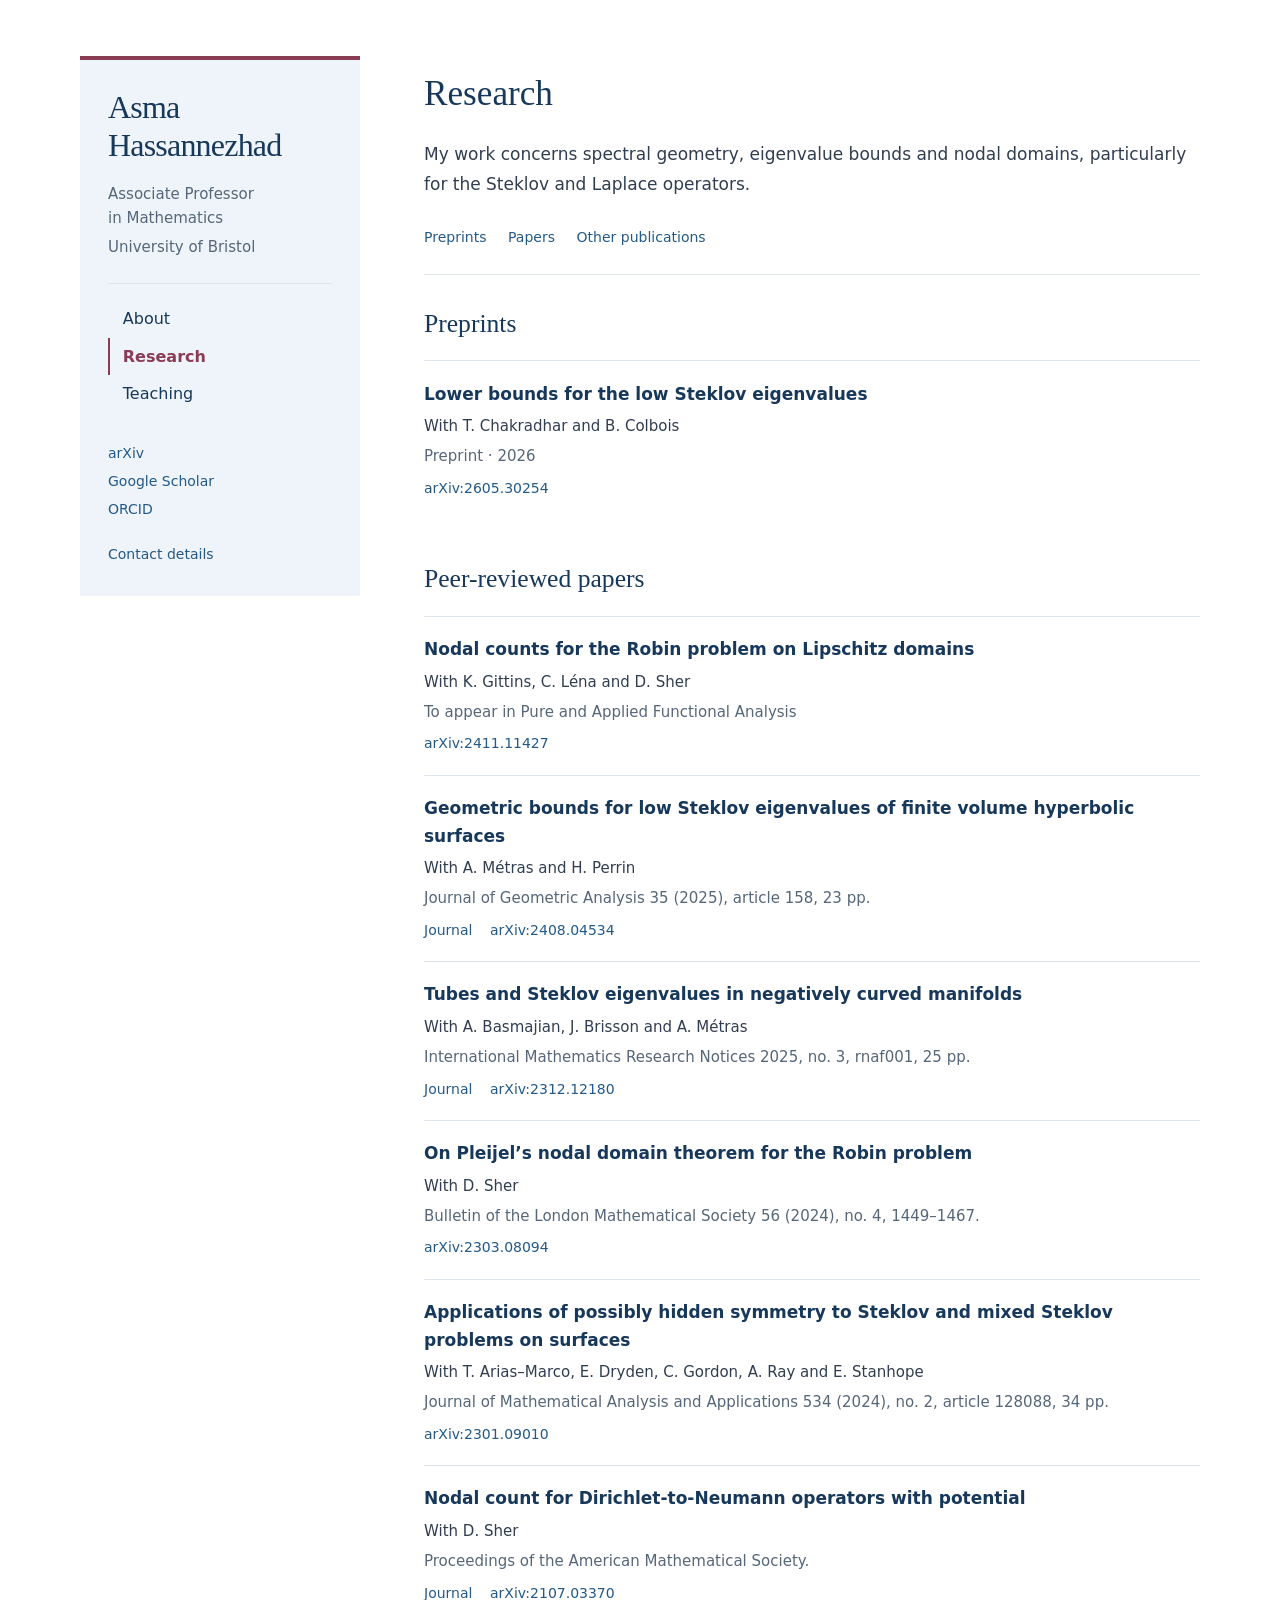
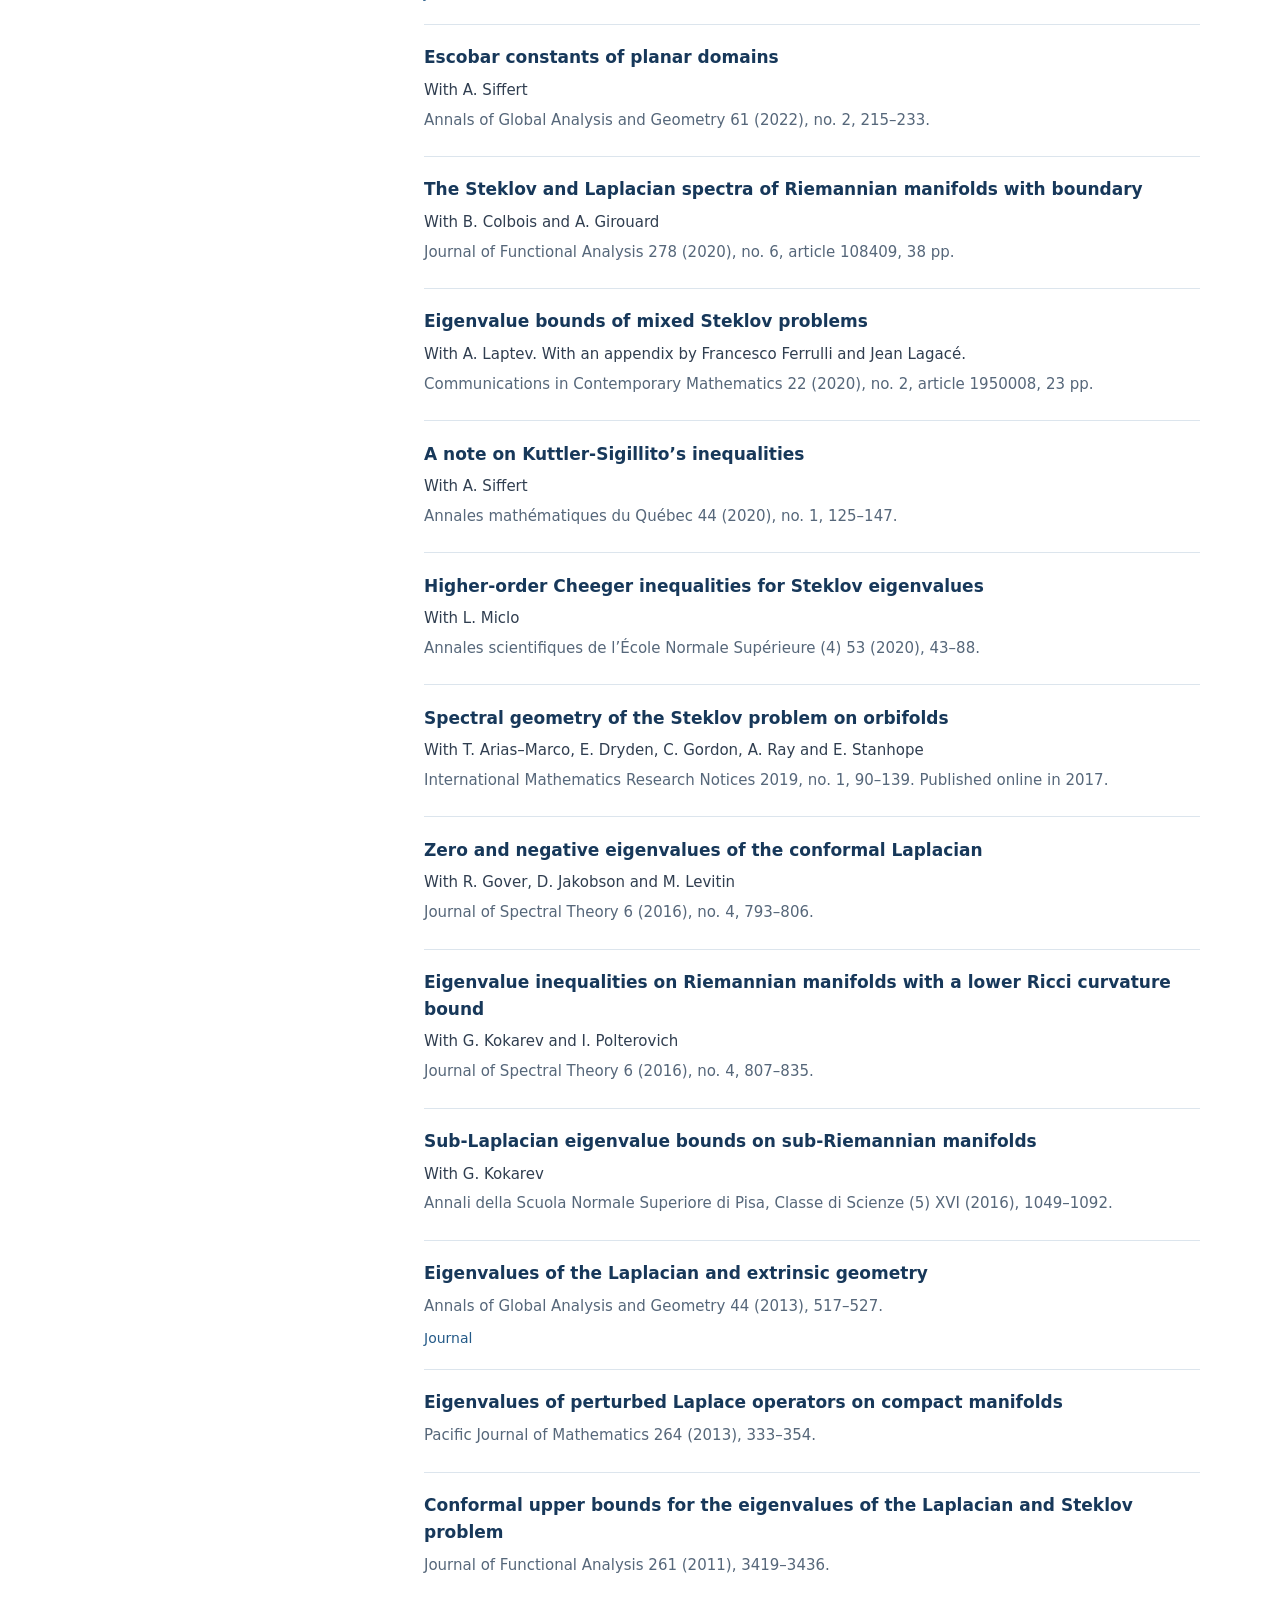
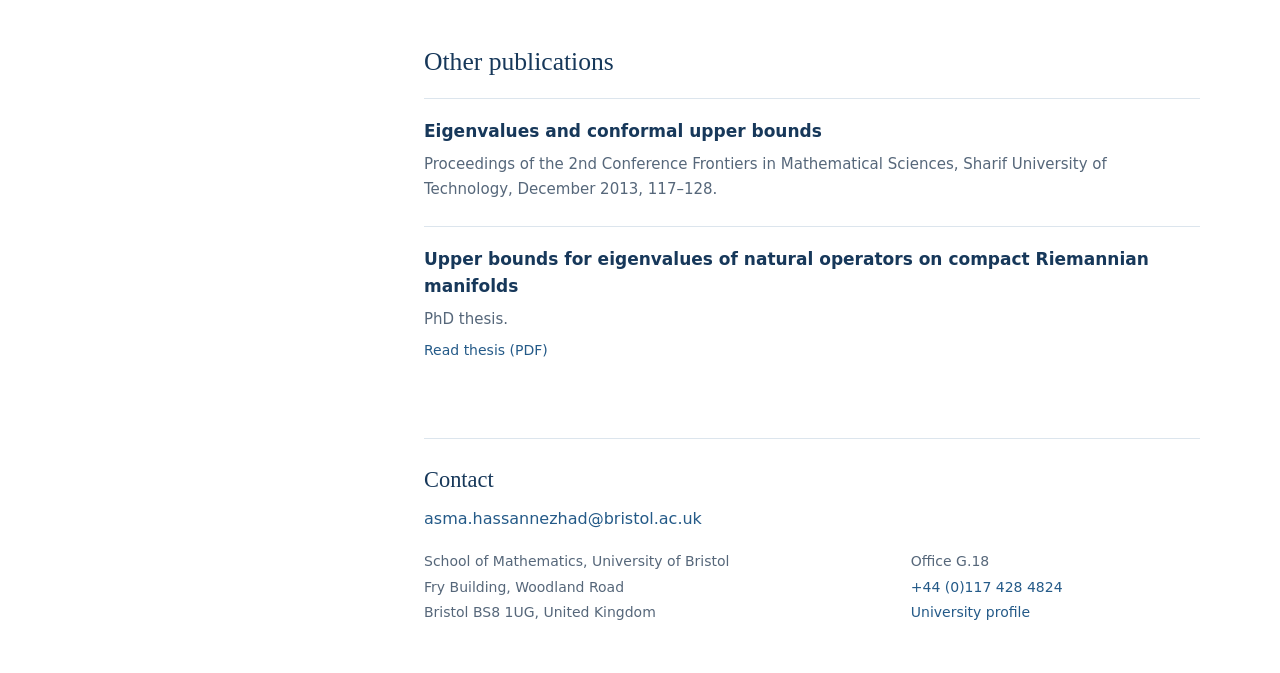
==== research/index.html @ 36a640e4 "Add academic website" ====
<!doctype html>
<html lang="en-GB">
<head>
  <meta charset="utf-8">
  <meta name="viewport" content="width=device-width, initial-scale=1">
  <title>Research — Asma Hassannezhad</title>
  <meta name="description" content="Publications by Asma Hassannezhad on spectral geometry, Steklov eigenvalues, Laplace eigenvalues and nodal domains.">
  <meta name="author" content="Asma Hassannezhad">
  <meta name="theme-color" content="#ffffff">
  <meta property="og:type" content="website">
  <meta property="og:title" content="Research — Asma Hassannezhad">
  <meta property="og:description" content="Publications by Asma Hassannezhad on spectral geometry, Steklov eigenvalues, Laplace eigenvalues and nodal domains.">
  <link rel="stylesheet" href="../assets/style.css">
</head>
<body>
  <a class="skip-link" href="#main">Skip to content</a>
  <div class="layout">
    <!-- IDENTITY AND NAVIGATION: keep this section consistent on all three pages. -->
    <header class="sidebar">
      <div class="identity-copy">
      <a class="site-name" href="../index.html">Asma <br>Hassannezhad</a>
      <p class="position">Associate Professor <br>in Mathematics</p>
      <p class="affiliation">University of Bristol</p>
      </div>
      <nav class="site-nav" aria-label="Main navigation">
          <a href="../index.html">About</a>
          <a href="../research/index.html" aria-current="page">Research</a>
          <a href="../teaching/index.html">Teaching</a>
      </nav>
      <div class="academic-links">
        <a href="https://arxiv.org/search/?searchtype=author&amp;query=Hassannezhad%2C+A">arXiv</a>
        <a href="https://scholar.google.com/citations?user=qh0MPaoAAAAJ&amp;hl=en">Google Scholar</a>
        <a href="https://orcid.org/0000-0002-5524-7073">ORCID</a>
      </div>
      <a class="sidebar-contact" href="#contact">Contact details</a>
    </header>
    <div class="main-column">
      <main id="main">
        <div class="page-heading">
          <h1>Research</h1>
          <p>My work concerns spectral geometry, eigenvalue bounds and nodal domains, particularly for the Steklov and Laplace operators.</p>
        </div>
        <nav class="page-index" aria-label="Research sections">
          <a href="#preprints">Preprints</a>
          <a href="#publications">Papers</a>
          <a href="#other">Other publications</a>
        </nav>
<section class="paper-group" id="preprints">
<h2>Preprints</h2>
<ul class="paper-list"><!-- PUBLICATION: duplicate this li to add a paper. -->
<li class="paper">
<h3>Lower bounds for the low Steklov eigenvalues</h3>
<p class="authors">With T. Chakradhar and B. Colbois</p>
<p class="venue">Preprint · 2026</p>
<div class="paper-links"><a href="https://arxiv.org/abs/2605.30254">arXiv:2605.30254</a>
</div>
</li>
</ul>
</section>
<section class="paper-group" id="publications">
<h2>Peer-reviewed papers</h2>
<ul class="paper-list"><!-- PUBLICATION: duplicate this li to add a paper. -->
<li class="paper">
<h3>Nodal counts for the Robin problem on Lipschitz domains</h3>
<p class="authors">With K. Gittins, C. Léna and D. Sher</p>
<p class="venue">To appear in Pure and Applied Functional Analysis</p>
<div class="paper-links"><a href="https://arxiv.org/abs/2411.11427">arXiv:2411.11427</a>
</div>
</li><!-- PUBLICATION: duplicate this li to add a paper. -->
<li class="paper">
<h3>Geometric bounds for low Steklov eigenvalues of finite volume hyperbolic surfaces</h3>
<p class="authors">With A. Métras and H. Perrin</p>
<p class="venue">Journal of Geometric Analysis 35 (2025), article 158, 23 pp.</p>
<div class="paper-links"><a href="https://doi.org/10.1007/s12220-025-01990-w">Journal</a><a href="https://arxiv.org/abs/2408.04534">arXiv:2408.04534</a>
</div>
</li><!-- PUBLICATION: duplicate this li to add a paper. -->
<li class="paper">
<h3>Tubes and Steklov eigenvalues in negatively curved manifolds</h3>
<p class="authors">With A. Basmajian, J. Brisson and A. Métras</p>
<p class="venue">International Mathematics Research Notices 2025, no. 3, rnaf001, 25 pp.</p>
<div class="paper-links"><a href="https://academic.oup.com/imrn/article/2025/3/rnaf001/7984878">Journal</a><a href="https://arxiv.org/abs/2312.12180">arXiv:2312.12180</a>
</div>
</li><!-- PUBLICATION: duplicate this li to add a paper. -->
<li class="paper">
<h3>On Pleijel’s nodal domain theorem for the Robin problem</h3>
<p class="authors">With D. Sher</p>
<p class="venue">Bulletin of the London Mathematical Society 56 (2024), no. 4, 1449–1467.</p>
<div class="paper-links"><a href="https://arxiv.org/abs/2303.08094">arXiv:2303.08094</a>
</div>
</li><!-- PUBLICATION: duplicate this li to add a paper. -->
<li class="paper">
<h3>Applications of possibly hidden symmetry to Steklov and mixed Steklov problems on surfaces</h3>
<p class="authors">With T. Arias–Marco, E. Dryden, C. Gordon, A. Ray and E. Stanhope</p>
<p class="venue">Journal of Mathematical Analysis and Applications 534 (2024), no. 2, article 128088, 34 pp.</p>
<div class="paper-links"><a href="https://arxiv.org/abs/2301.09010">arXiv:2301.09010</a>
</div>
</li><!-- PUBLICATION: duplicate this li to add a paper. -->
<li class="paper">
<h3>Nodal count for Dirichlet-to-Neumann operators with potential</h3>
<p class="authors">With D. Sher</p>
<p class="venue">Proceedings of the American Mathematical Society.</p>
<div class="paper-links"><a href="https://doi.org/10.1090/proc/16207">Journal</a><a href="https://arxiv.org/abs/2107.03370">arXiv:2107.03370</a>
</div>
</li><!-- PUBLICATION: duplicate this li to add a paper. -->
<li class="paper">
<h3>Escobar constants of planar domains</h3>
<p class="authors">With A. Siffert</p>
<p class="venue">Annals of Global Analysis and Geometry 61 (2022), no. 2, 215–233.</p>
</li><!-- PUBLICATION: duplicate this li to add a paper. -->
<li class="paper">
<h3>The Steklov and Laplacian spectra of Riemannian manifolds with boundary</h3>
<p class="authors">With B. Colbois and A. Girouard</p>
<p class="venue">Journal of Functional Analysis 278 (2020), no. 6, article 108409, 38 pp.</p>
</li><!-- PUBLICATION: duplicate this li to add a paper. -->
<li class="paper">
<h3>Eigenvalue bounds of mixed Steklov problems</h3>
<p class="authors">With A. Laptev. With an appendix by Francesco Ferrulli and Jean Lagacé.</p>
<p class="venue">Communications in Contemporary Mathematics 22 (2020), no. 2, article 1950008, 23 pp.</p>
</li><!-- PUBLICATION: duplicate this li to add a paper. -->
<li class="paper">
<h3>A note on Kuttler-Sigillito’s inequalities</h3>
<p class="authors">With A. Siffert</p>
<p class="venue">Annales mathématiques du Québec 44 (2020), no. 1, 125–147.</p>
</li><!-- PUBLICATION: duplicate this li to add a paper. -->
<li class="paper">
<h3>Higher-order Cheeger inequalities for Steklov eigenvalues</h3>
<p class="authors">With L. Miclo</p>
<p class="venue">Annales scientifiques de l’École Normale Supérieure (4) 53 (2020), 43–88.</p>
</li><!-- PUBLICATION: duplicate this li to add a paper. -->
<li class="paper">
<h3>Spectral geometry of the Steklov problem on orbifolds</h3>
<p class="authors">With T. Arias–Marco, E. Dryden, C. Gordon, A. Ray and E. Stanhope</p>
<p class="venue">International Mathematics Research Notices 2019, no. 1, 90–139. Published online in 2017.</p>
</li><!-- PUBLICATION: duplicate this li to add a paper. -->
<li class="paper">
<h3>Zero and negative eigenvalues of the conformal Laplacian</h3>
<p class="authors">With R. Gover, D. Jakobson and M. Levitin</p>
<p class="venue">Journal of Spectral Theory 6 (2016), no. 4, 793–806.</p>
</li><!-- PUBLICATION: duplicate this li to add a paper. -->
<li class="paper">
<h3>Eigenvalue inequalities on Riemannian manifolds with a lower Ricci curvature bound</h3>
<p class="authors">With G. Kokarev and I. Polterovich</p>
<p class="venue">Journal of Spectral Theory 6 (2016), no. 4, 807–835.</p>
</li><!-- PUBLICATION: duplicate this li to add a paper. -->
<li class="paper">
<h3>Sub-Laplacian eigenvalue bounds on sub-Riemannian manifolds</h3>
<p class="authors">With G. Kokarev</p>
<p class="venue">Annali della Scuola Normale Superiore di Pisa, Classe di Scienze (5) XVI (2016), 1049–1092.</p>
</li><!-- PUBLICATION: duplicate this li to add a paper. -->
<li class="paper">
<h3>Eigenvalues of the Laplacian and extrinsic geometry</h3>
<p class="venue">Annals of Global Analysis and Geometry 44 (2013), 517–527.</p>
<div class="paper-links"><a href="https://doi.org/10.1007/s10455-013-9379-8">Journal</a>
</div>
</li><!-- PUBLICATION: duplicate this li to add a paper. -->
<li class="paper">
<h3>Eigenvalues of perturbed Laplace operators on compact manifolds</h3>
<p class="venue">Pacific Journal of Mathematics 264 (2013), 333–354.</p>
</li><!-- PUBLICATION: duplicate this li to add a paper. -->
<li class="paper">
<h3>Conformal upper bounds for the eigenvalues of the Laplacian and Steklov problem</h3>
<p class="venue">Journal of Functional Analysis 261 (2011), 3419–3436.</p>
</li>
</ul>
</section>
<section class="paper-group" id="other">
<h2>Other publications</h2>
<ul class="paper-list">
<!-- PUBLICATION: duplicate this li to add a paper. -->
<li class="paper">
<h3>Eigenvalues and conformal upper bounds</h3>
<p class="venue">Proceedings of the 2nd Conference Frontiers in Mathematical Sciences, Sharif University of Technology, December 2013, 117–128.</p>
</li>
<!-- PUBLICATION: duplicate this li to add a paper. -->
<li class="paper">
<h3>Upper bounds for eigenvalues of natural operators on compact Riemannian manifolds</h3>
<p class="venue">PhD thesis.</p>
<div class="paper-links"><a href="http://doc.rero.ch/record/30550/files/00002282.pdf">Read thesis (PDF)</a>
</div>
</li>
</ul>
</section>
</main>
      <!-- CONTACT: update this section on all three pages if your details change. -->
      <footer class="contact" id="contact">
        <h2>Contact</h2>
        <a class="email" href="mailto:asma.hassannezhad@bristol.ac.uk">asma.hassannezhad@bristol.ac.uk</a>
        <div class="contact-details">
          <address>School of Mathematics, University of Bristol<br>Fry Building, Woodland Road<br>Bristol BS8 1UG, United Kingdom</address>
          <p>Office G.18<br><a href="tel:+441174284824">+44 (0)117 428 4824</a><br><a href="https://research-information.bris.ac.uk/en/persons/asma-hassannezhad/">University profile</a></p>
        </div>
      </footer>
    </div>
  </div>
</body>
</html>
---- assets/style.css ----
/* Simple academic website. Customise colours and typography here. */
:root {
  --text: #303e50;
  --heading: #17385a;
  --muted: #56677a;
  --link: #245a88;
  --line: #dce5ed;
  --accent: #8b3c55;
  --sidebar: #eef4f9;
  --body-font: system-ui, -apple-system, BlinkMacSystemFont, "Segoe UI", sans-serif;
  --heading-font: Georgia, "Times New Roman", serif;
}

* { box-sizing: border-box; }
html { scroll-padding-top: 2rem; }
body {
  margin: 0;
  background: #fff;
  color: var(--text);
  font-family: var(--body-font);
  font-size: 1rem;
  line-height: 1.75;
  -webkit-font-smoothing: antialiased;
}
a { color: var(--link); text-decoration: none; text-underline-offset: .2em; }
a:hover { text-decoration: underline; }
a:focus-visible { outline: 2px solid var(--link); outline-offset: 4px; }
p { margin: 0 0 1.15rem; }
h1, h2, h3 { margin-top: 0; color: var(--heading); }
h1, h2 { font-family: var(--heading-font); font-weight: 400; }
h1 { font-size: 2.2rem; line-height: 1.25; margin-bottom: 1.5rem; }
h2 { font-size: 1.6rem; line-height: 1.35; margin-bottom: 1.2rem; }
h3 { font-size: 1.0625rem; line-height: 1.6; font-weight: 600; }
strong { font-weight: 600; }
ul { margin: 0; padding: 0; list-style: none; }
address { font-style: normal; }
.layout {
  width: min(1120px, calc(100% - 4rem));
  margin: 0 auto;
  display: grid;
  grid-template-columns: 280px minmax(0, 1fr);
  column-gap: 64px;
  padding: 56px 0 48px;
}
.sidebar { align-self: start; position: sticky; top: 24px; padding: 28px; background: var(--sidebar); border-top: 4px solid var(--accent); }
.main-column > main { padding-top: 16px; }
.site-name {
  display: block;
  color: var(--heading);
  font-family: var(--heading-font);
  font-size: 2rem;
  line-height: 1.2;
  letter-spacing: -.025em;
  overflow-wrap: anywhere;
  margin-bottom: 1.1rem;
}
.site-name:hover { text-decoration: none; color: var(--link); }
.position, .affiliation { font-size: .9375rem; line-height: 1.6; color: var(--muted); }
.position { margin-bottom: .3rem; }
.affiliation { margin-bottom: 0; }
.site-nav {
  border-top: 1px solid var(--line);
  margin-top: 1.5rem;
  padding-top: 1rem;
  display: flex;
  flex-direction: column;
  align-items: flex-start;
}
.site-nav a { color: var(--heading); padding: .3rem .8rem; border-left: 2px solid transparent; }
.site-nav a[aria-current="page"] {
  color: var(--accent);
  font-weight: 600;
  text-decoration: none;
  border-left-color: var(--accent);
}
.academic-links { display: flex; flex-direction: column; align-items: flex-start; margin-top: 1.6rem; font-size: .875rem; line-height: 2; }
.sidebar-contact { display: inline-block; margin-top: 1.2rem; font-size: .875rem; }
.main-column { min-width: 0; }
.introduction { margin-bottom: 2.8rem; }
.introduction p { font-size: 1.0625rem; }
.home-section { margin-top: 2.5rem; }
.section-heading { display: flex; align-items: baseline; justify-content: space-between; gap: 1rem; }
.section-heading > a { font-size: .875rem; flex-shrink: 0; }
.recent-papers { border-top: 1px solid var(--line); }
.recent-papers li { display: grid; grid-template-columns: 45px minmax(0, 1fr); gap: 1.2rem; padding: 1.1rem 0; border-bottom: 1px solid var(--line); }
.paper-year { font-size: .875rem; color: var(--accent); padding-top: .15rem; }
.recent-papers h3 { margin-bottom: .35rem; }
.recent-papers p { font-size: .9375rem; color: var(--muted); margin: 0; line-height: 1.6; }
.publication-status { font-style: italic; color: var(--accent); }
.page-heading { margin-bottom: 1.6rem; }
.page-heading p { font-size: 1.0625rem; }
.page-index { display: flex; flex-wrap: wrap; gap: .5rem 1.35rem; padding-bottom: 1.5rem; margin-bottom: 2rem; border-bottom: 1px solid var(--line); font-size: .875rem; }
.paper-group { margin-bottom: 2.7rem; }
.paper-group:last-child { margin-bottom: 0; }
.paper { padding: 1.2rem 0; border-top: 1px solid var(--line); }
.paper h3 { margin-bottom: .4rem; }
.paper p { font-size: .9375rem; line-height: 1.65; margin-bottom: .3rem; }
.paper .venue { color: var(--muted); }
.paper-links { display: flex; gap: 1.1rem; flex-wrap: wrap; font-size: .875rem; margin-top: .45rem; }
.course { display: grid; grid-template-columns: 80px minmax(0, 1fr); gap: 1.25rem; border-top: 1px solid var(--line); padding: 1rem 0; }
.teaching-period + .teaching-period { margin-top: 1.25rem; }
.teaching-label { color: #626970; font-size: .875rem; line-height: 1.6; font-weight: 400; margin-bottom: .35rem; }
.current-course { color: var(--heading); font-size: 1.0625rem; font-weight: 600; margin-bottom: 0; }
.past-courses { color: var(--text); font-size: 1rem; font-weight: 400; margin-bottom: 0; }
.course h3, .course h4 { margin: 0 0 .15rem; color: var(--heading); font-size: 1.0625rem; line-height: 1.6; font-weight: 600; }
.course p { font-size: .9375rem; color: var(--muted); margin: 0; }
.course-date { font-size: .875rem; color: var(--muted); margin-bottom: .4rem; }
.mini-course { padding: 1.3rem 0; border-top: 1px solid var(--line); }
.mini-course h3 { margin-bottom: .6rem; }
.mini-course p { margin-bottom: .6rem; font-size: .9375rem; }
.mini-course .course-date { font-size: .875rem; }
.mini-course > a { font-size: .9375rem; }
.mini-meta { color: var(--muted); }
.contact { border-top: 1px solid var(--line); margin-top: 3.5rem; padding-top: 1.6rem; }
.contact h2 { font-size: 1.4rem; margin-bottom: .65rem; }
.email { display: inline-block; margin-bottom: 1rem; overflow-wrap: anywhere; }
.contact-details { display: grid; grid-template-columns: 1.6fr 1fr; gap: 1.5rem; font-size: .875rem; line-height: 1.8; color: var(--muted); }
.contact-details p { margin: 0; }
.skip-link { position: absolute; top: -10rem; left: 1rem; padding: .5rem 1rem; background: var(--heading); color: #fff; z-index: 5; }
.skip-link:focus { top: 1rem; }

@media (max-width: 900px) {
  .layout { width: calc(100% - 3rem); grid-template-columns: 248px minmax(0, 1fr); gap: 32px; padding-top: 36px; }
  .sidebar { padding: 22px; }
  .site-name { font-size: 1.8rem; }
  .contact-details { grid-template-columns: 1fr; gap: .85rem; }
}
@media (max-width: 680px) {
  .layout { display: block; width: calc(100% - 2rem); padding-top: 20px; }
  .sidebar { position: static; padding: 20px; margin-bottom: 1.5rem; display: grid; grid-template-columns: minmax(0, 1fr); column-gap: 16px; }
  .identity-copy { align-self: center; }
  .site-nav, .academic-links, .sidebar-contact { grid-column: 1 / -1; }
  .main-column > main { padding-top: 0; }
  .site-name { font-size: 1.7rem; margin-bottom: .7rem; }
  .position br { display: none; }
  .position { margin-bottom: .15rem; }
  .site-nav { flex-direction: row; gap: 1.25rem; border-top: 1px solid var(--line); margin-top: 1rem; padding-top: .7rem; flex-wrap: wrap; }
  .site-nav a { min-height: 40px; padding: .3rem 0; border-left: 0; border-bottom: 2px solid transparent; }
  .site-nav a[aria-current="page"] { border-bottom-color: var(--accent); }
  .academic-links { flex-direction: row; gap: .5rem 1.3rem; flex-wrap: wrap; margin-top: .5rem; }
  .sidebar-contact { margin-top: .4rem; }
  h1 { font-size: 1.85rem; }
  h2 { font-size: 1.45rem; }
  .introduction { margin-bottom: 2rem; }
  .recent-papers li { gap: .85rem; grid-template-columns: 40px minmax(0, 1fr); }
  .contact { margin-top: 2.5rem; }
}
@media (max-width: 380px) {
  .sidebar { grid-template-columns: minmax(0, 1fr); gap: 12px; padding: 16px; }
  .site-name { font-size: 1.5rem; }
  .section-heading { display: block; margin-bottom: 1rem; }
  .section-heading h2 { margin-bottom: .35rem; }
  .course { grid-template-columns: 1fr; gap: .2rem; }
}
@media (max-height: 820px) {
  .sidebar { position: static; }
}
@media print {
  .layout { display: block; width: 100%; padding: 0; }
  .sidebar { position: static; margin-bottom: 2rem; background: none; padding: 0; border: 0; }
  .site-name br { display: none; }
  .site-nav, .academic-links, .sidebar-contact, .page-index { display: none; }
  .paper, .mini-course, .course { break-inside: avoid; }
  a { color: inherit; }
}
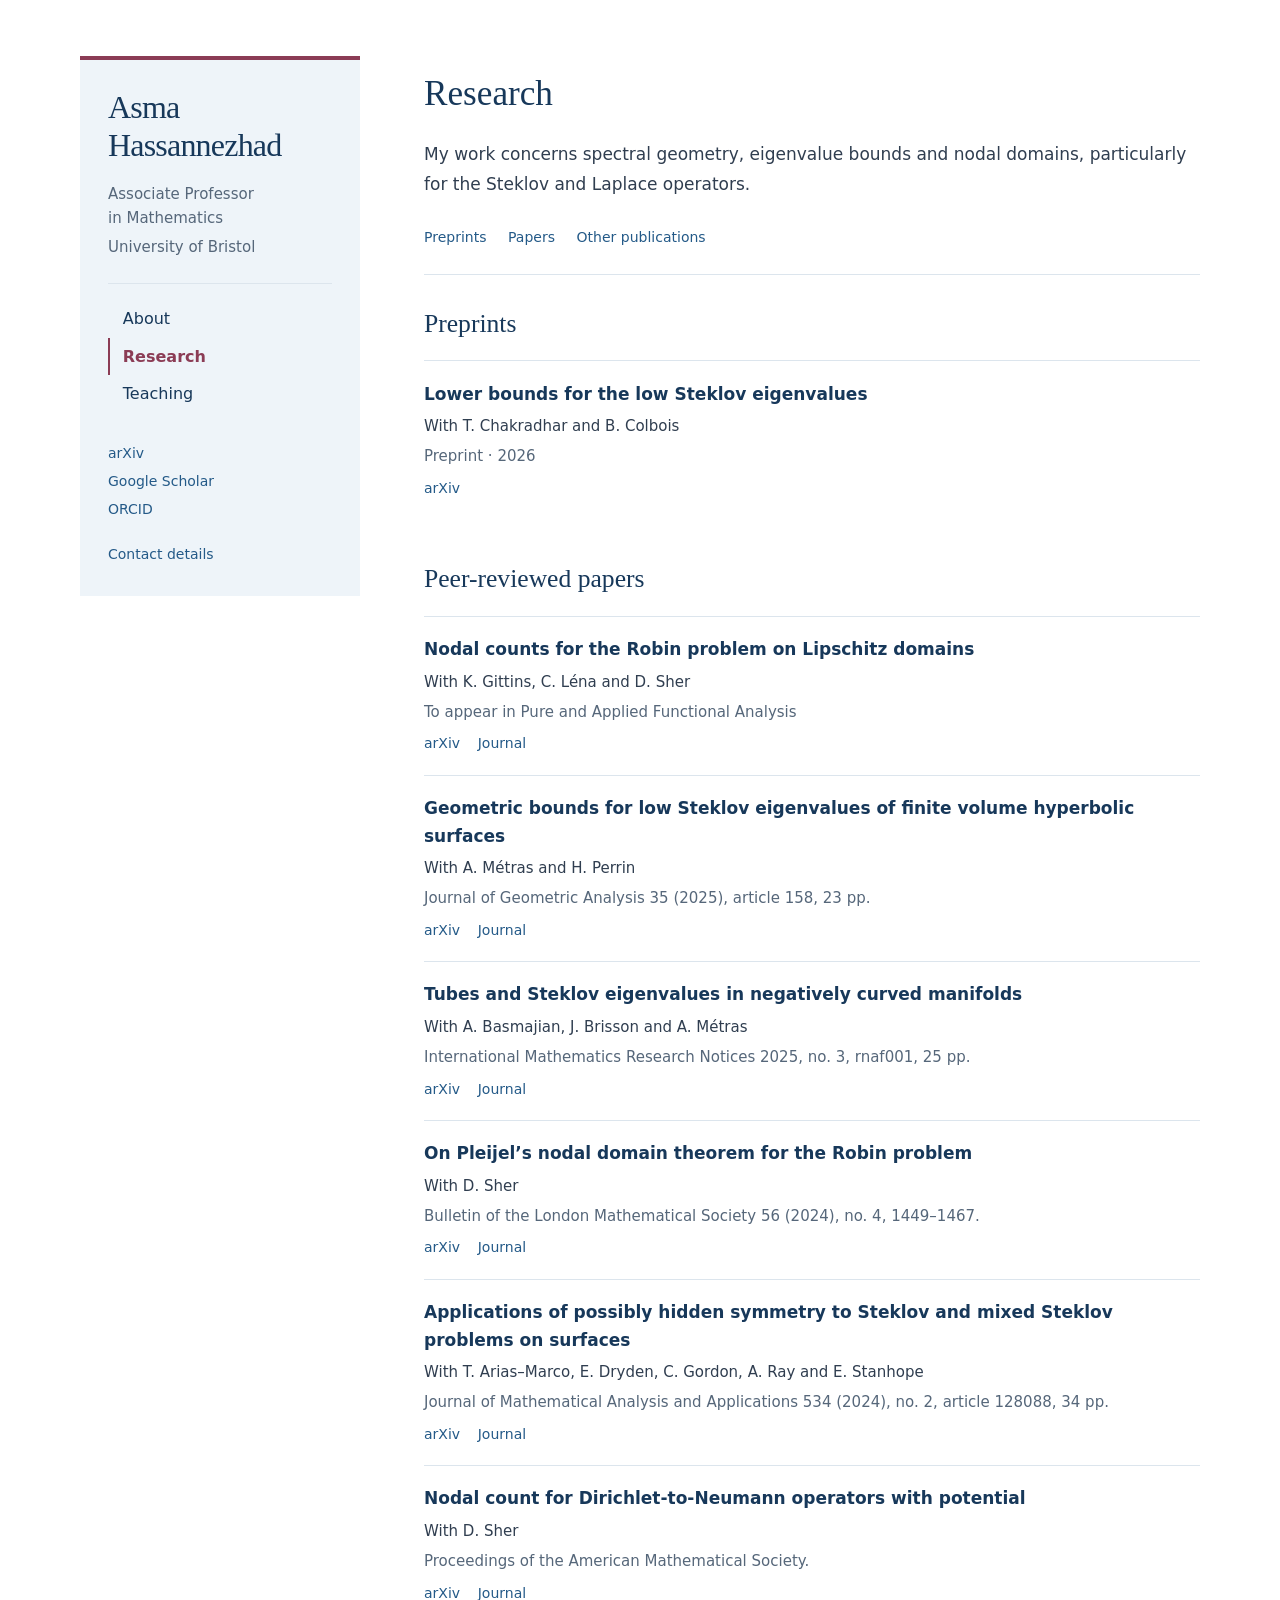
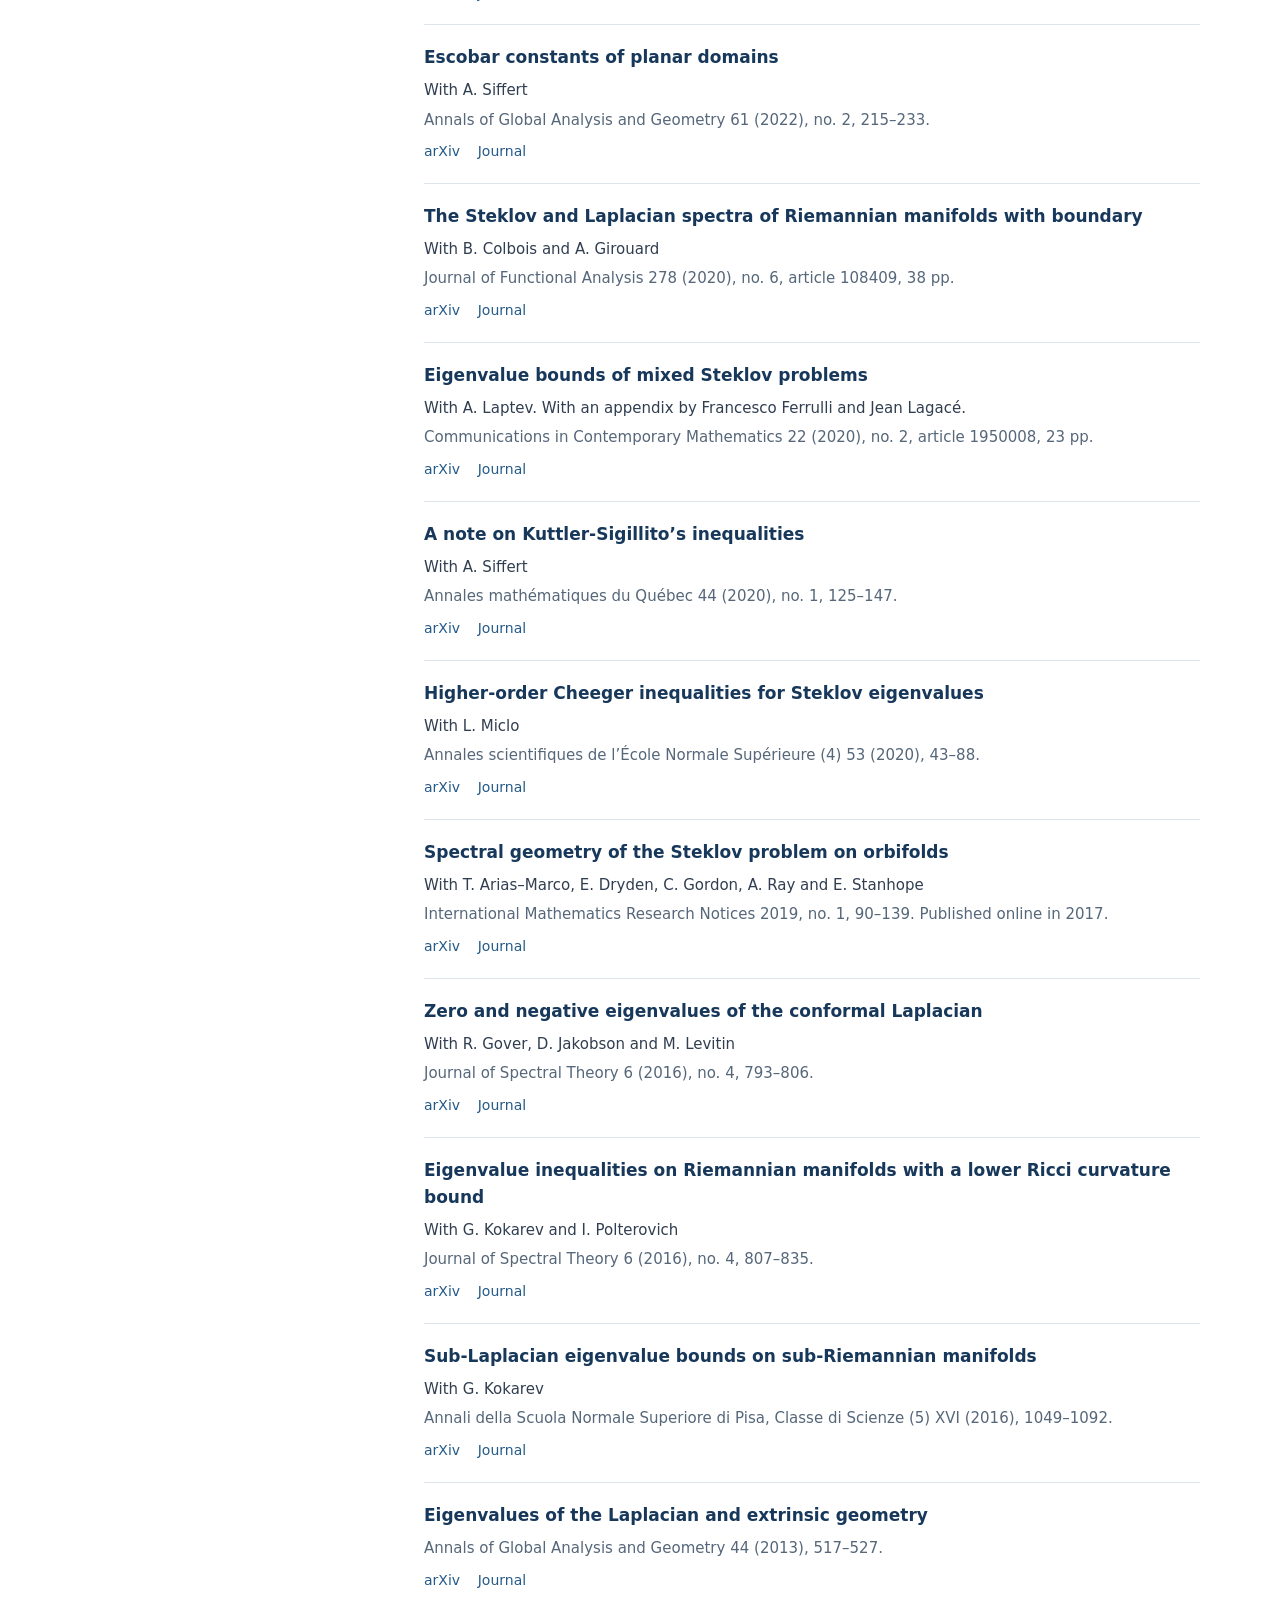
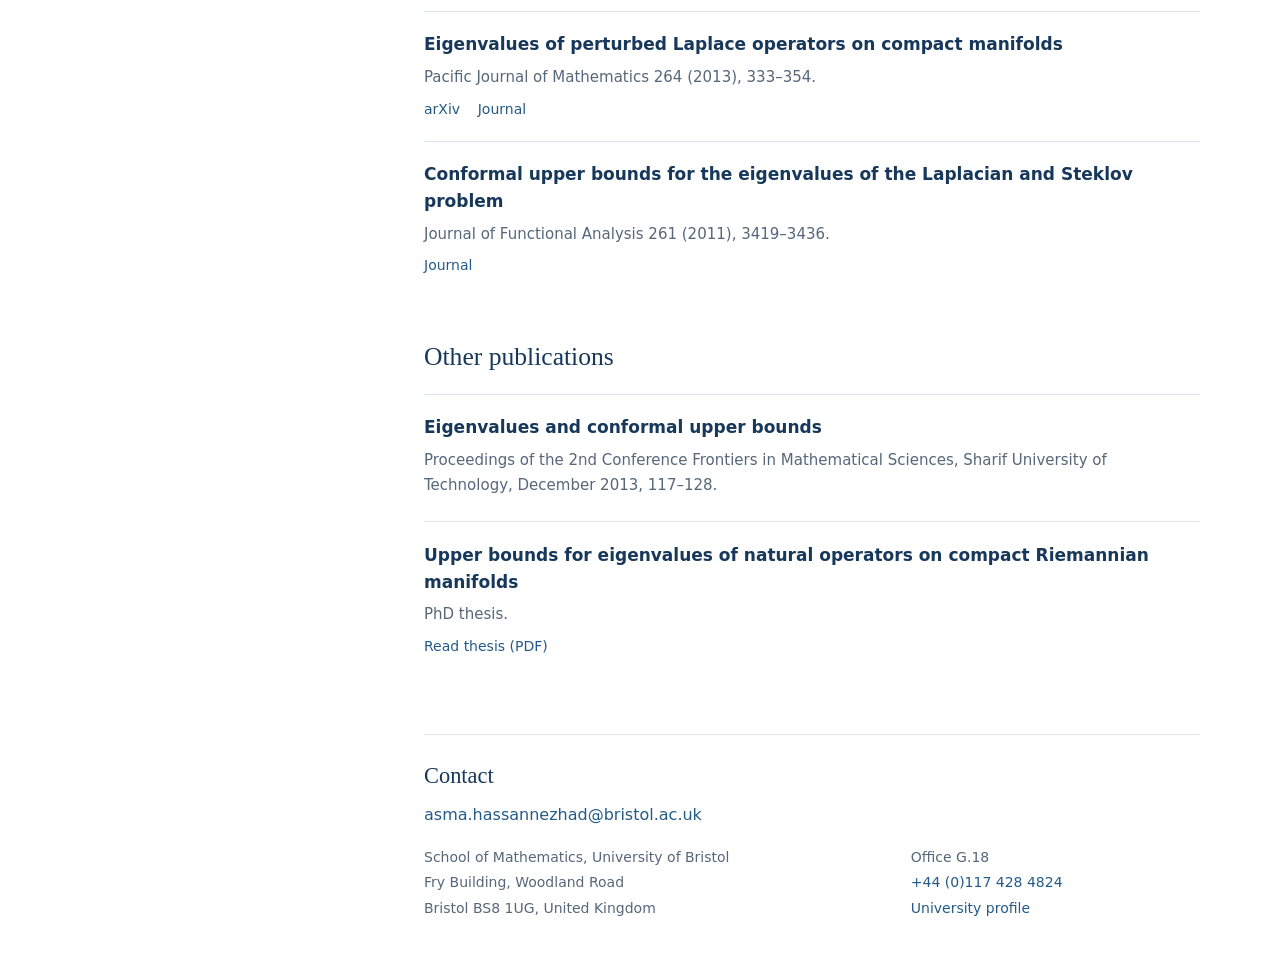
==== commit 97895fe3: "Update paper links to include journal references" ====
--- a/research/index.html
+++ b/research/index.html
@@ -52,8 +52,7 @@
 <h3>Lower bounds for the low Steklov eigenvalues</h3>
 <p class="authors">With T. Chakradhar and B. Colbois</p>
 <p class="venue">Preprint · 2026</p>
-<div class="paper-links"><a href="https://arxiv.org/abs/2605.30254">arXiv:2605.30254</a>
-</div>
+<div class="paper-links"><a href="https://arxiv.org/abs/2605.30254">arXiv</a></div>
 </li>
 </ul>
 </section>
@@ -64,102 +63,106 @@
 <h3>Nodal counts for the Robin problem on Lipschitz domains</h3>
 <p class="authors">With K. Gittins, C. Léna and D. Sher</p>
 <p class="venue">To appear in Pure and Applied Functional Analysis</p>
-<div class="paper-links"><a href="https://arxiv.org/abs/2411.11427">arXiv:2411.11427</a>
-</div>
+<div class="paper-links"><a href="https://arxiv.org/abs/2411.11427">arXiv</a> <a href="https://yokohamapublishers.jp/online2/oppafa/vol11/p879.html">Journal</a></div>
 </li><!-- PUBLICATION: duplicate this li to add a paper. -->
 <li class="paper">
 <h3>Geometric bounds for low Steklov eigenvalues of finite volume hyperbolic surfaces</h3>
 <p class="authors">With A. Métras and H. Perrin</p>
 <p class="venue">Journal of Geometric Analysis 35 (2025), article 158, 23 pp.</p>
-<div class="paper-links"><a href="https://doi.org/10.1007/s12220-025-01990-w">Journal</a><a href="https://arxiv.org/abs/2408.04534">arXiv:2408.04534</a>
-</div>
+<div class="paper-links"><a href="https://arxiv.org/abs/2408.04534">arXiv</a> <a href="https://doi.org/10.1007/s12220-025-01990-w">Journal</a></div>
 </li><!-- PUBLICATION: duplicate this li to add a paper. -->
 <li class="paper">
 <h3>Tubes and Steklov eigenvalues in negatively curved manifolds</h3>
 <p class="authors">With A. Basmajian, J. Brisson and A. Métras</p>
 <p class="venue">International Mathematics Research Notices 2025, no. 3, rnaf001, 25 pp.</p>
-<div class="paper-links"><a href="https://academic.oup.com/imrn/article/2025/3/rnaf001/7984878">Journal</a><a href="https://arxiv.org/abs/2312.12180">arXiv:2312.12180</a>
-</div>
+<div class="paper-links"><a href="https://arxiv.org/abs/2312.12180">arXiv</a> <a href="https://doi.org/10.1093/imrn/rnaf001">Journal</a></div>
 </li><!-- PUBLICATION: duplicate this li to add a paper. -->
 <li class="paper">
 <h3>On Pleijel’s nodal domain theorem for the Robin problem</h3>
 <p class="authors">With D. Sher</p>
 <p class="venue">Bulletin of the London Mathematical Society 56 (2024), no. 4, 1449–1467.</p>
-<div class="paper-links"><a href="https://arxiv.org/abs/2303.08094">arXiv:2303.08094</a>
-</div>
+<div class="paper-links"><a href="https://arxiv.org/abs/2303.08094">arXiv</a> <a href="https://doi.org/10.1112/blms.13005">Journal</a></div>
 </li><!-- PUBLICATION: duplicate this li to add a paper. -->
 <li class="paper">
 <h3>Applications of possibly hidden symmetry to Steklov and mixed Steklov problems on surfaces</h3>
 <p class="authors">With T. Arias–Marco, E. Dryden, C. Gordon, A. Ray and E. Stanhope</p>
 <p class="venue">Journal of Mathematical Analysis and Applications 534 (2024), no. 2, article 128088, 34 pp.</p>
-<div class="paper-links"><a href="https://arxiv.org/abs/2301.09010">arXiv:2301.09010</a>
-</div>
+<div class="paper-links"><a href="https://arxiv.org/abs/2301.09010">arXiv</a> <a href="https://doi.org/10.1016/j.jmaa.2024.128088">Journal</a></div>
 </li><!-- PUBLICATION: duplicate this li to add a paper. -->
 <li class="paper">
 <h3>Nodal count for Dirichlet-to-Neumann operators with potential</h3>
 <p class="authors">With D. Sher</p>
 <p class="venue">Proceedings of the American Mathematical Society.</p>
-<div class="paper-links"><a href="https://doi.org/10.1090/proc/16207">Journal</a><a href="https://arxiv.org/abs/2107.03370">arXiv:2107.03370</a>
-</div>
+<div class="paper-links"><a href="https://arxiv.org/abs/2107.03370">arXiv</a> <a href="https://doi.org/10.1090/proc/16207">Journal</a></div>
 </li><!-- PUBLICATION: duplicate this li to add a paper. -->
 <li class="paper">
 <h3>Escobar constants of planar domains</h3>
 <p class="authors">With A. Siffert</p>
 <p class="venue">Annals of Global Analysis and Geometry 61 (2022), no. 2, 215–233.</p>
+<div class="paper-links"><a href="https://arxiv.org/abs/1905.07634">arXiv</a> <a href="https://doi.org/10.1007/s10455-021-09805-1">Journal</a></div>
 </li><!-- PUBLICATION: duplicate this li to add a paper. -->
 <li class="paper">
 <h3>The Steklov and Laplacian spectra of Riemannian manifolds with boundary</h3>
 <p class="authors">With B. Colbois and A. Girouard</p>
 <p class="venue">Journal of Functional Analysis 278 (2020), no. 6, article 108409, 38 pp.</p>
+<div class="paper-links"><a href="https://arxiv.org/abs/1810.00711">arXiv</a> <a href="https://doi.org/10.1016/j.jfa.2019.108409">Journal</a></div>
 </li><!-- PUBLICATION: duplicate this li to add a paper. -->
 <li class="paper">
 <h3>Eigenvalue bounds of mixed Steklov problems</h3>
 <p class="authors">With A. Laptev. With an appendix by Francesco Ferrulli and Jean Lagacé.</p>
 <p class="venue">Communications in Contemporary Mathematics 22 (2020), no. 2, article 1950008, 23 pp.</p>
+<div class="paper-links"><a href="https://arxiv.org/abs/1712.00753">arXiv</a> <a href="https://doi.org/10.1142/S0219199719500081">Journal</a></div>
 </li><!-- PUBLICATION: duplicate this li to add a paper. -->
 <li class="paper">
 <h3>A note on Kuttler-Sigillito’s inequalities</h3>
 <p class="authors">With A. Siffert</p>
 <p class="venue">Annales mathématiques du Québec 44 (2020), no. 1, 125–147.</p>
+<div class="paper-links"><a href="https://arxiv.org/abs/1709.09841">arXiv</a> <a href="https://doi.org/10.1007/s40316-019-00113-6">Journal</a></div>
 </li><!-- PUBLICATION: duplicate this li to add a paper. -->
 <li class="paper">
 <h3>Higher-order Cheeger inequalities for Steklov eigenvalues</h3>
 <p class="authors">With L. Miclo</p>
 <p class="venue">Annales scientifiques de l’École Normale Supérieure (4) 53 (2020), 43–88.</p>
+<div class="paper-links"><a href="https://arxiv.org/abs/1705.08643">arXiv</a> <a href="https://doi.org/10.24033/asens.2417">Journal</a></div>
 </li><!-- PUBLICATION: duplicate this li to add a paper. -->
 <li class="paper">
 <h3>Spectral geometry of the Steklov problem on orbifolds</h3>
 <p class="authors">With T. Arias–Marco, E. Dryden, C. Gordon, A. Ray and E. Stanhope</p>
 <p class="venue">International Mathematics Research Notices 2019, no. 1, 90–139. Published online in 2017.</p>
+<div class="paper-links"><a href="https://arxiv.org/abs/1609.05142">arXiv</a> <a href="https://doi.org/10.1093/imrn/rnx117">Journal</a></div>
 </li><!-- PUBLICATION: duplicate this li to add a paper. -->
 <li class="paper">
 <h3>Zero and negative eigenvalues of the conformal Laplacian</h3>
 <p class="authors">With R. Gover, D. Jakobson and M. Levitin</p>
 <p class="venue">Journal of Spectral Theory 6 (2016), no. 4, 793–806.</p>
+<div class="paper-links"><a href="https://arxiv.org/abs/1511.08524">arXiv</a> <a href="https://doi.org/10.4171/JST/142">Journal</a></div>
 </li><!-- PUBLICATION: duplicate this li to add a paper. -->
 <li class="paper">
 <h3>Eigenvalue inequalities on Riemannian manifolds with a lower Ricci curvature bound</h3>
 <p class="authors">With G. Kokarev and I. Polterovich</p>
 <p class="venue">Journal of Spectral Theory 6 (2016), no. 4, 807–835.</p>
+<div class="paper-links"><a href="https://arxiv.org/abs/1510.07281">arXiv</a> <a href="https://doi.org/10.4171/JST/143">Journal</a></div>
 </li><!-- PUBLICATION: duplicate this li to add a paper. -->
 <li class="paper">
 <h3>Sub-Laplacian eigenvalue bounds on sub-Riemannian manifolds</h3>
 <p class="authors">With G. Kokarev</p>
 <p class="venue">Annali della Scuola Normale Superiore di Pisa, Classe di Scienze (5) XVI (2016), 1049–1092.</p>
+<div class="paper-links"><a href="https://arxiv.org/abs/1407.0358">arXiv</a> <a href="https://doi.org/10.2422/2036-2145.201409_005">Journal</a></div>
 </li><!-- PUBLICATION: duplicate this li to add a paper. -->
 <li class="paper">
 <h3>Eigenvalues of the Laplacian and extrinsic geometry</h3>
 <p class="venue">Annals of Global Analysis and Geometry 44 (2013), 517–527.</p>
-<div class="paper-links"><a href="https://doi.org/10.1007/s10455-013-9379-8">Journal</a>
-</div>
+<div class="paper-links"><a href="https://arxiv.org/abs/1210.7714">arXiv</a> <a href="https://doi.org/10.1007/s10455-013-9379-8">Journal</a></div>
 </li><!-- PUBLICATION: duplicate this li to add a paper. -->
 <li class="paper">
 <h3>Eigenvalues of perturbed Laplace operators on compact manifolds</h3>
 <p class="venue">Pacific Journal of Mathematics 264 (2013), 333–354.</p>
+<div class="paper-links"><a href="https://arxiv.org/abs/1210.7713">arXiv</a> <a href="https://doi.org/10.2140/pjm.2013.264.333">Journal</a></div>
 </li><!-- PUBLICATION: duplicate this li to add a paper. -->
 <li class="paper">
 <h3>Conformal upper bounds for the eigenvalues of the Laplacian and Steklov problem</h3>
 <p class="venue">Journal of Functional Analysis 261 (2011), 3419–3436.</p>
+<div class="paper-links"><a href="https://doi.org/10.1016/j.jfa.2011.08.003">Journal</a></div>
 </li>
 </ul>
 </section>
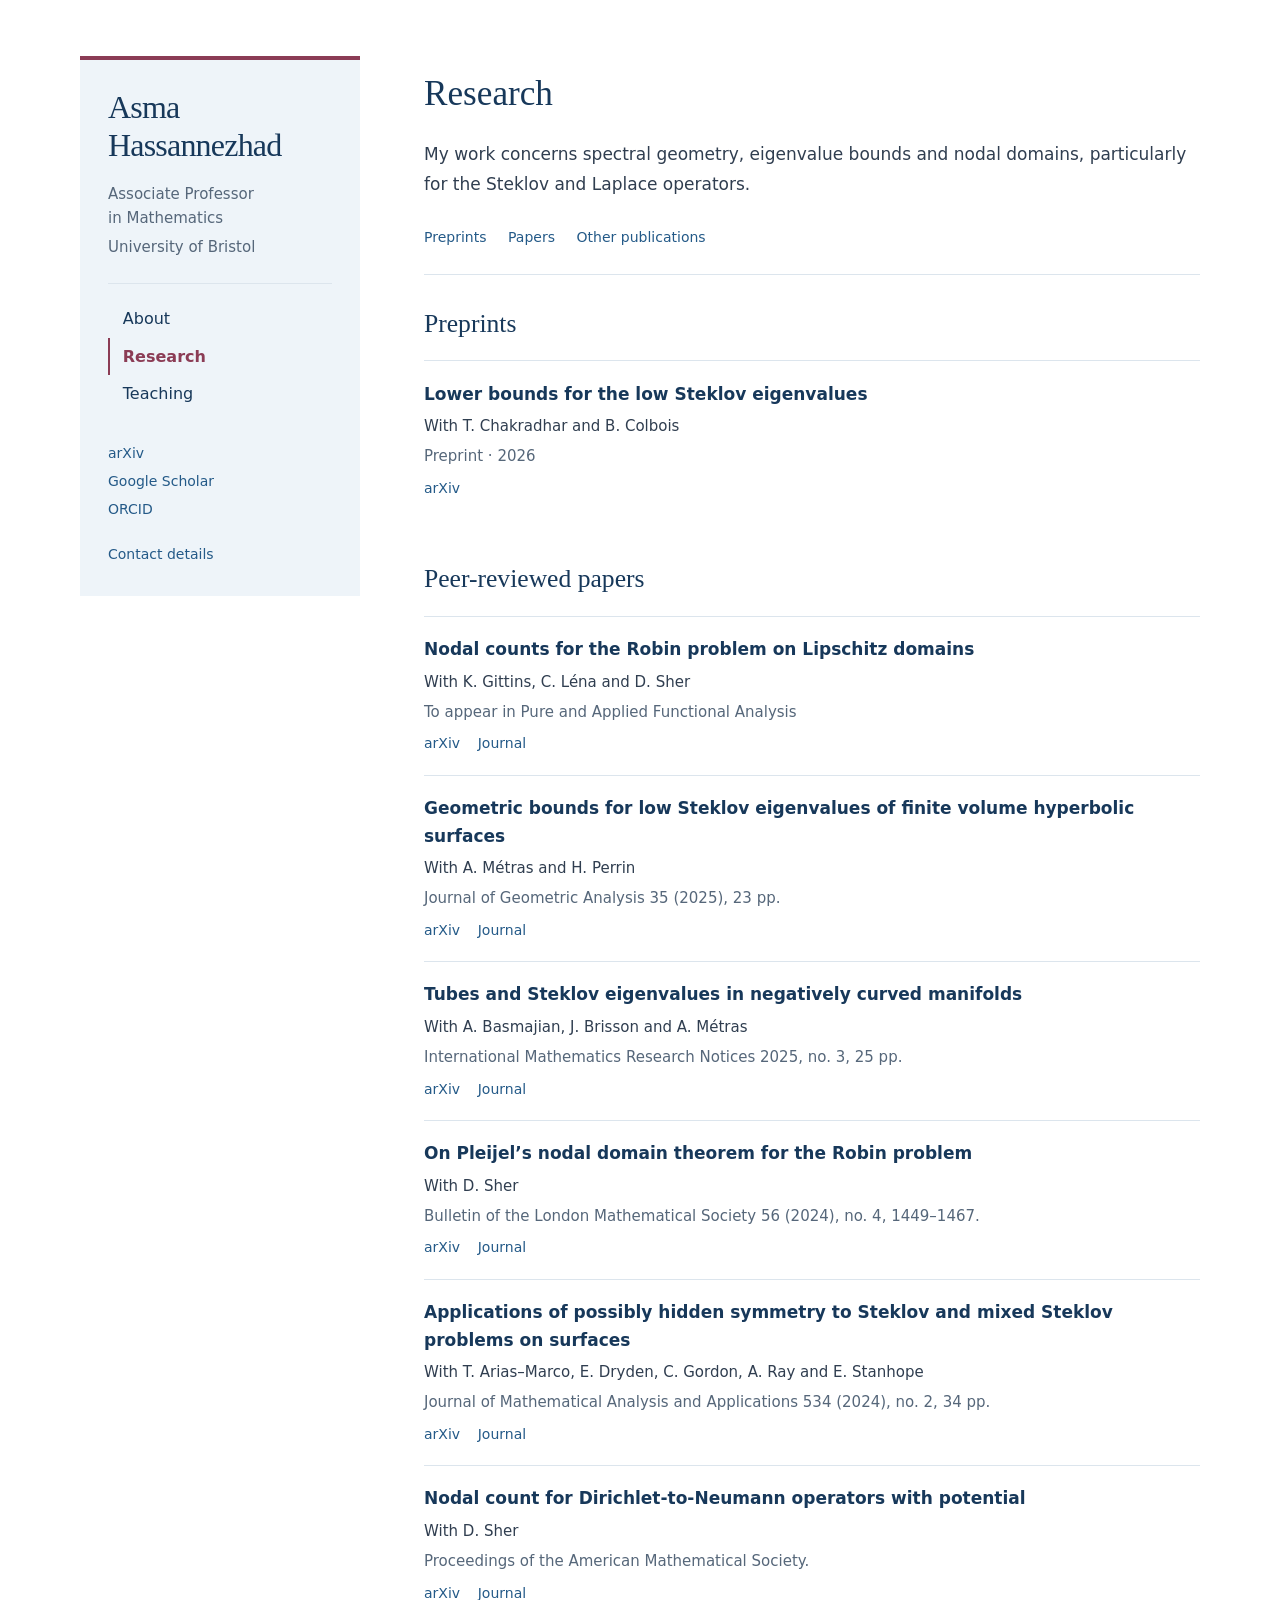
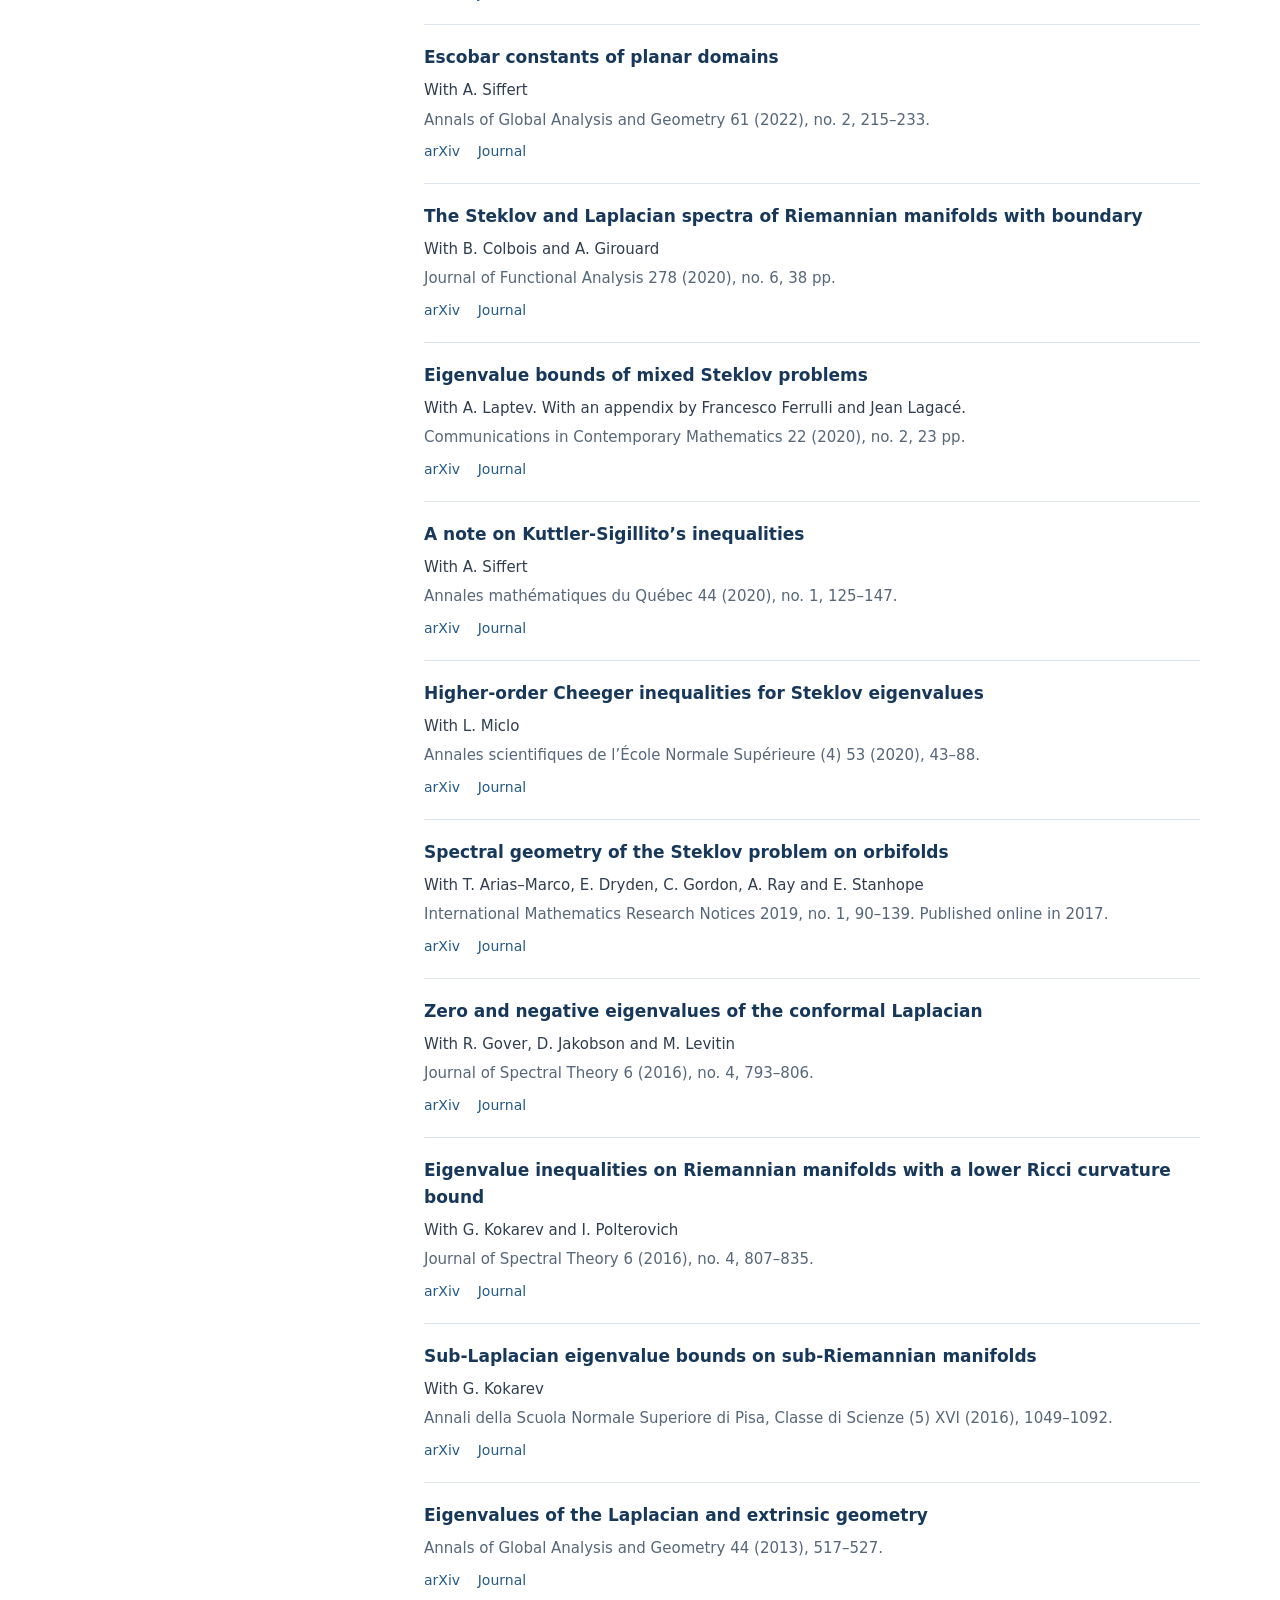
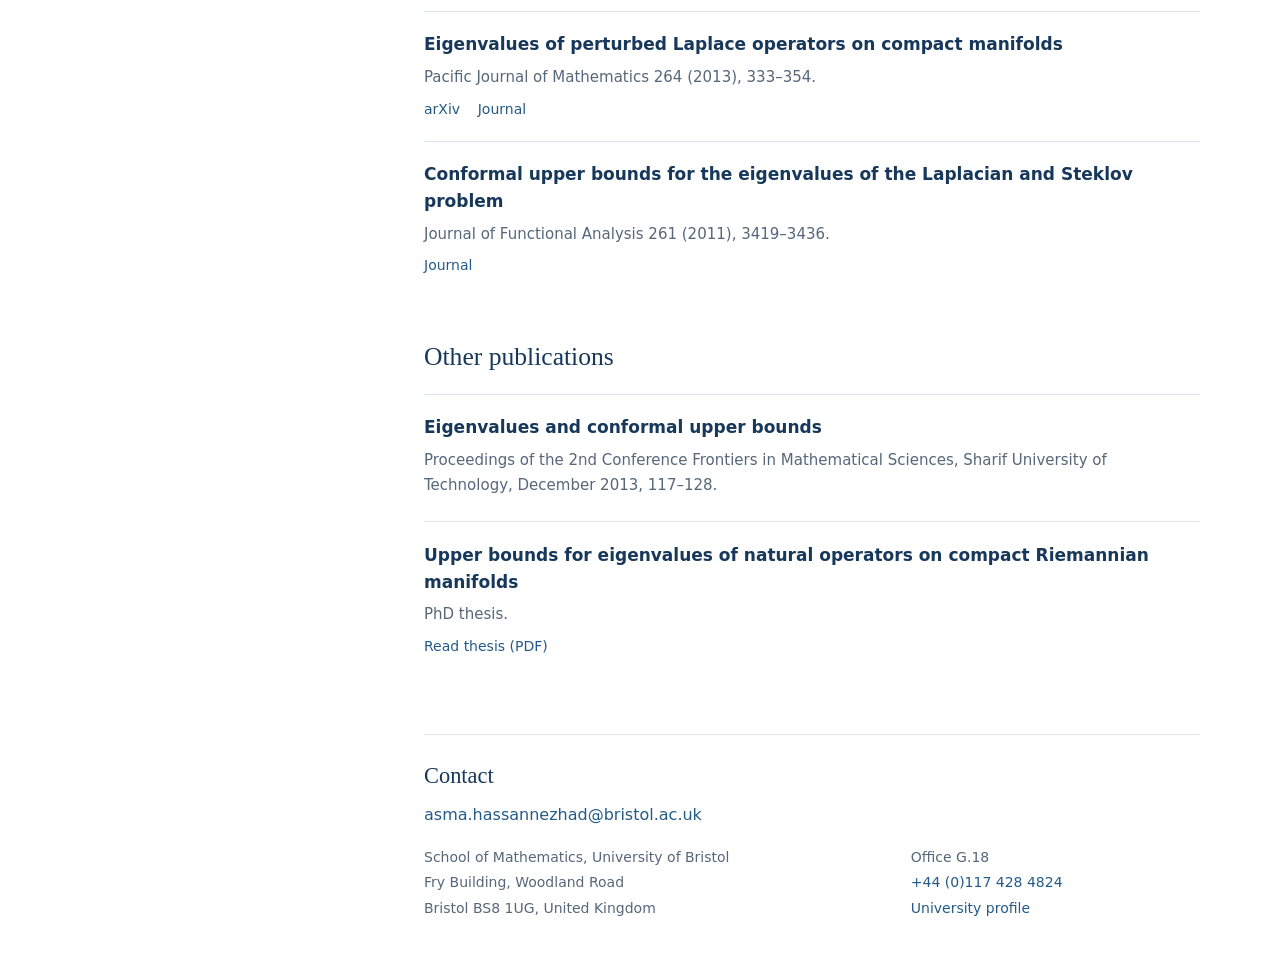
==== commit 4d9a0941: "Simplify venue details for research papers Updated venue information for multiple publications by re" ====
--- a/research/index.html
+++ b/research/index.html
@@ -68,13 +68,13 @@
 <li class="paper">
 <h3>Geometric bounds for low Steklov eigenvalues of finite volume hyperbolic surfaces</h3>
 <p class="authors">With A. Métras and H. Perrin</p>
-<p class="venue">Journal of Geometric Analysis 35 (2025), article 158, 23 pp.</p>
+<p class="venue">Journal of Geometric Analysis 35 (2025), 23 pp.</p>
 <div class="paper-links"><a href="https://arxiv.org/abs/2408.04534">arXiv</a> <a href="https://doi.org/10.1007/s12220-025-01990-w">Journal</a></div>
 </li><!-- PUBLICATION: duplicate this li to add a paper. -->
 <li class="paper">
 <h3>Tubes and Steklov eigenvalues in negatively curved manifolds</h3>
 <p class="authors">With A. Basmajian, J. Brisson and A. Métras</p>
-<p class="venue">International Mathematics Research Notices 2025, no. 3, rnaf001, 25 pp.</p>
+<p class="venue">International Mathematics Research Notices 2025, no. 3, 25 pp.</p>
 <div class="paper-links"><a href="https://arxiv.org/abs/2312.12180">arXiv</a> <a href="https://doi.org/10.1093/imrn/rnaf001">Journal</a></div>
 </li><!-- PUBLICATION: duplicate this li to add a paper. -->
 <li class="paper">
@@ -86,7 +86,7 @@
 <li class="paper">
 <h3>Applications of possibly hidden symmetry to Steklov and mixed Steklov problems on surfaces</h3>
 <p class="authors">With T. Arias–Marco, E. Dryden, C. Gordon, A. Ray and E. Stanhope</p>
-<p class="venue">Journal of Mathematical Analysis and Applications 534 (2024), no. 2, article 128088, 34 pp.</p>
+<p class="venue">Journal of Mathematical Analysis and Applications 534 (2024), no. 2, 34 pp.</p>
 <div class="paper-links"><a href="https://arxiv.org/abs/2301.09010">arXiv</a> <a href="https://doi.org/10.1016/j.jmaa.2024.128088">Journal</a></div>
 </li><!-- PUBLICATION: duplicate this li to add a paper. -->
 <li class="paper">
@@ -104,13 +104,13 @@
 <li class="paper">
 <h3>The Steklov and Laplacian spectra of Riemannian manifolds with boundary</h3>
 <p class="authors">With B. Colbois and A. Girouard</p>
-<p class="venue">Journal of Functional Analysis 278 (2020), no. 6, article 108409, 38 pp.</p>
+<p class="venue">Journal of Functional Analysis 278 (2020), no. 6, 38 pp.</p>
 <div class="paper-links"><a href="https://arxiv.org/abs/1810.00711">arXiv</a> <a href="https://doi.org/10.1016/j.jfa.2019.108409">Journal</a></div>
 </li><!-- PUBLICATION: duplicate this li to add a paper. -->
 <li class="paper">
 <h3>Eigenvalue bounds of mixed Steklov problems</h3>
 <p class="authors">With A. Laptev. With an appendix by Francesco Ferrulli and Jean Lagacé.</p>
-<p class="venue">Communications in Contemporary Mathematics 22 (2020), no. 2, article 1950008, 23 pp.</p>
+<p class="venue">Communications in Contemporary Mathematics 22 (2020), no. 2, 23 pp.</p>
 <div class="paper-links"><a href="https://arxiv.org/abs/1712.00753">arXiv</a> <a href="https://doi.org/10.1142/S0219199719500081">Journal</a></div>
 </li><!-- PUBLICATION: duplicate this li to add a paper. -->
 <li class="paper">
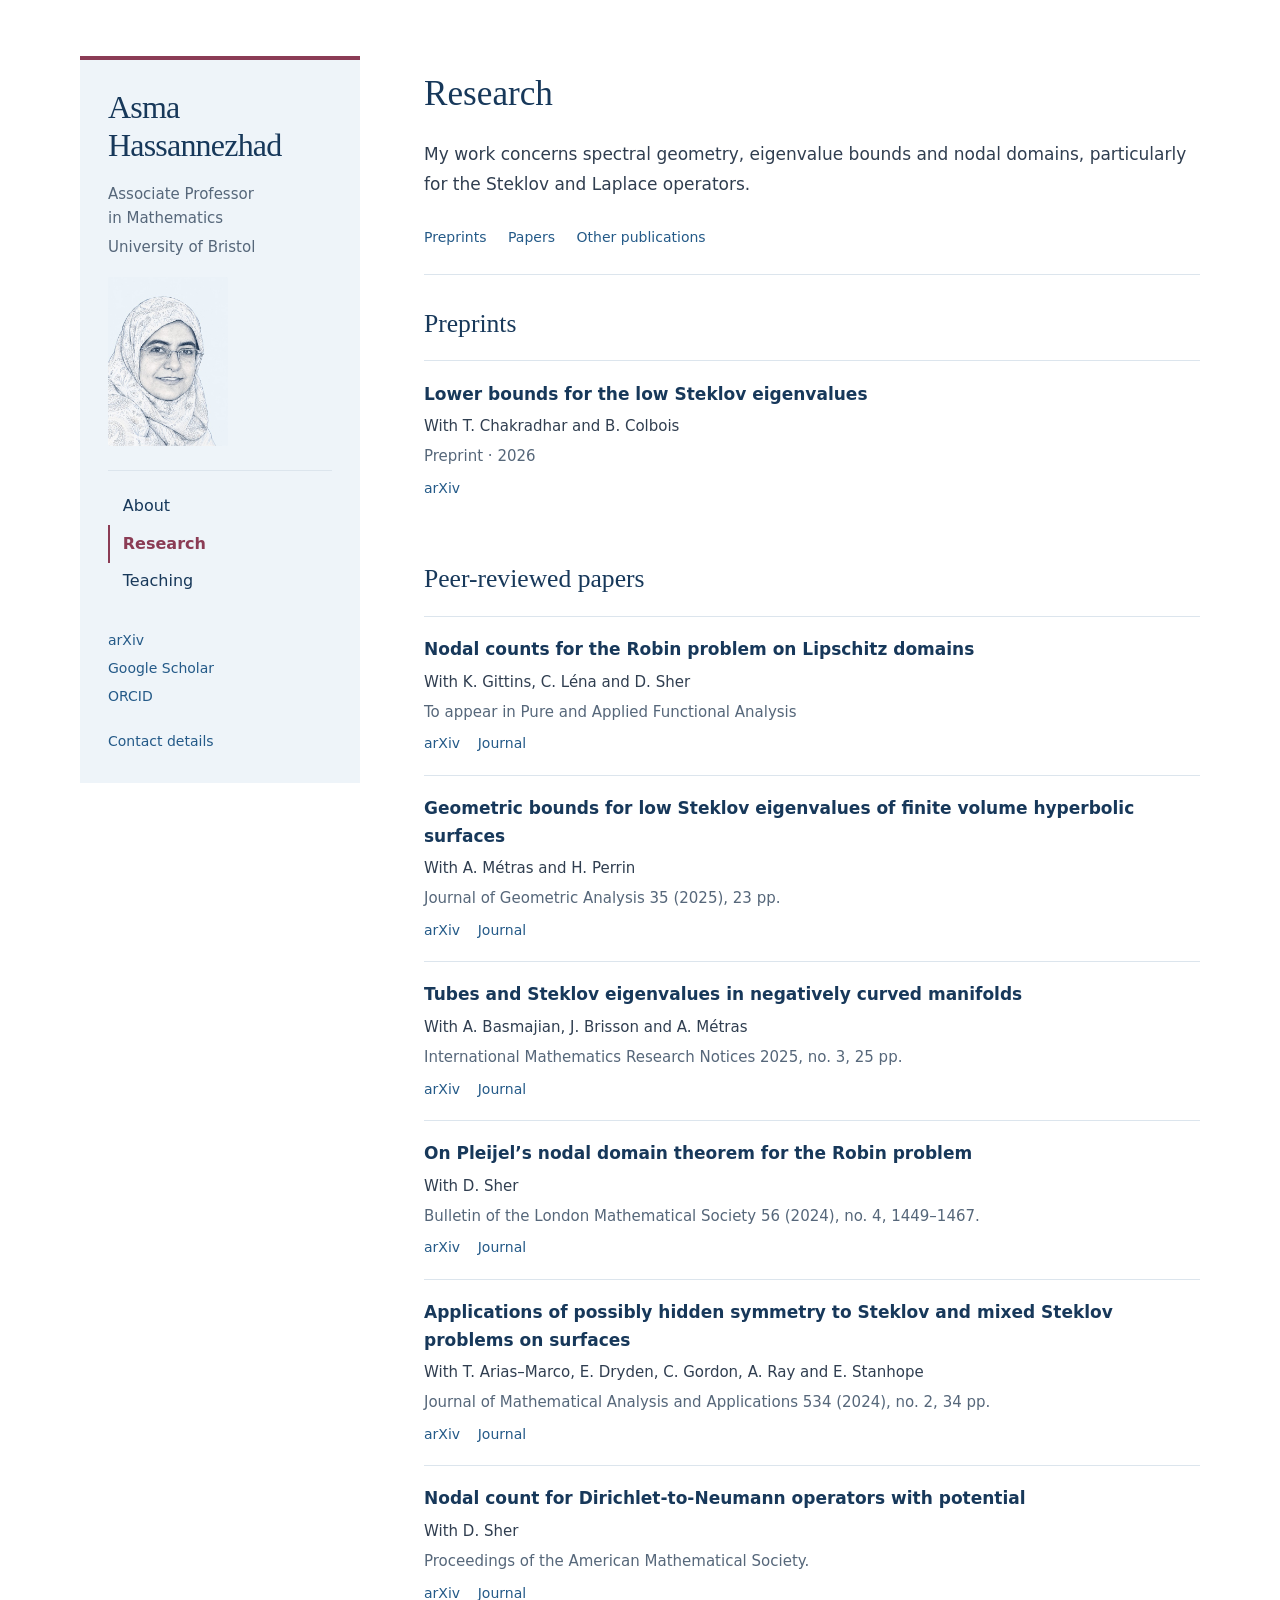
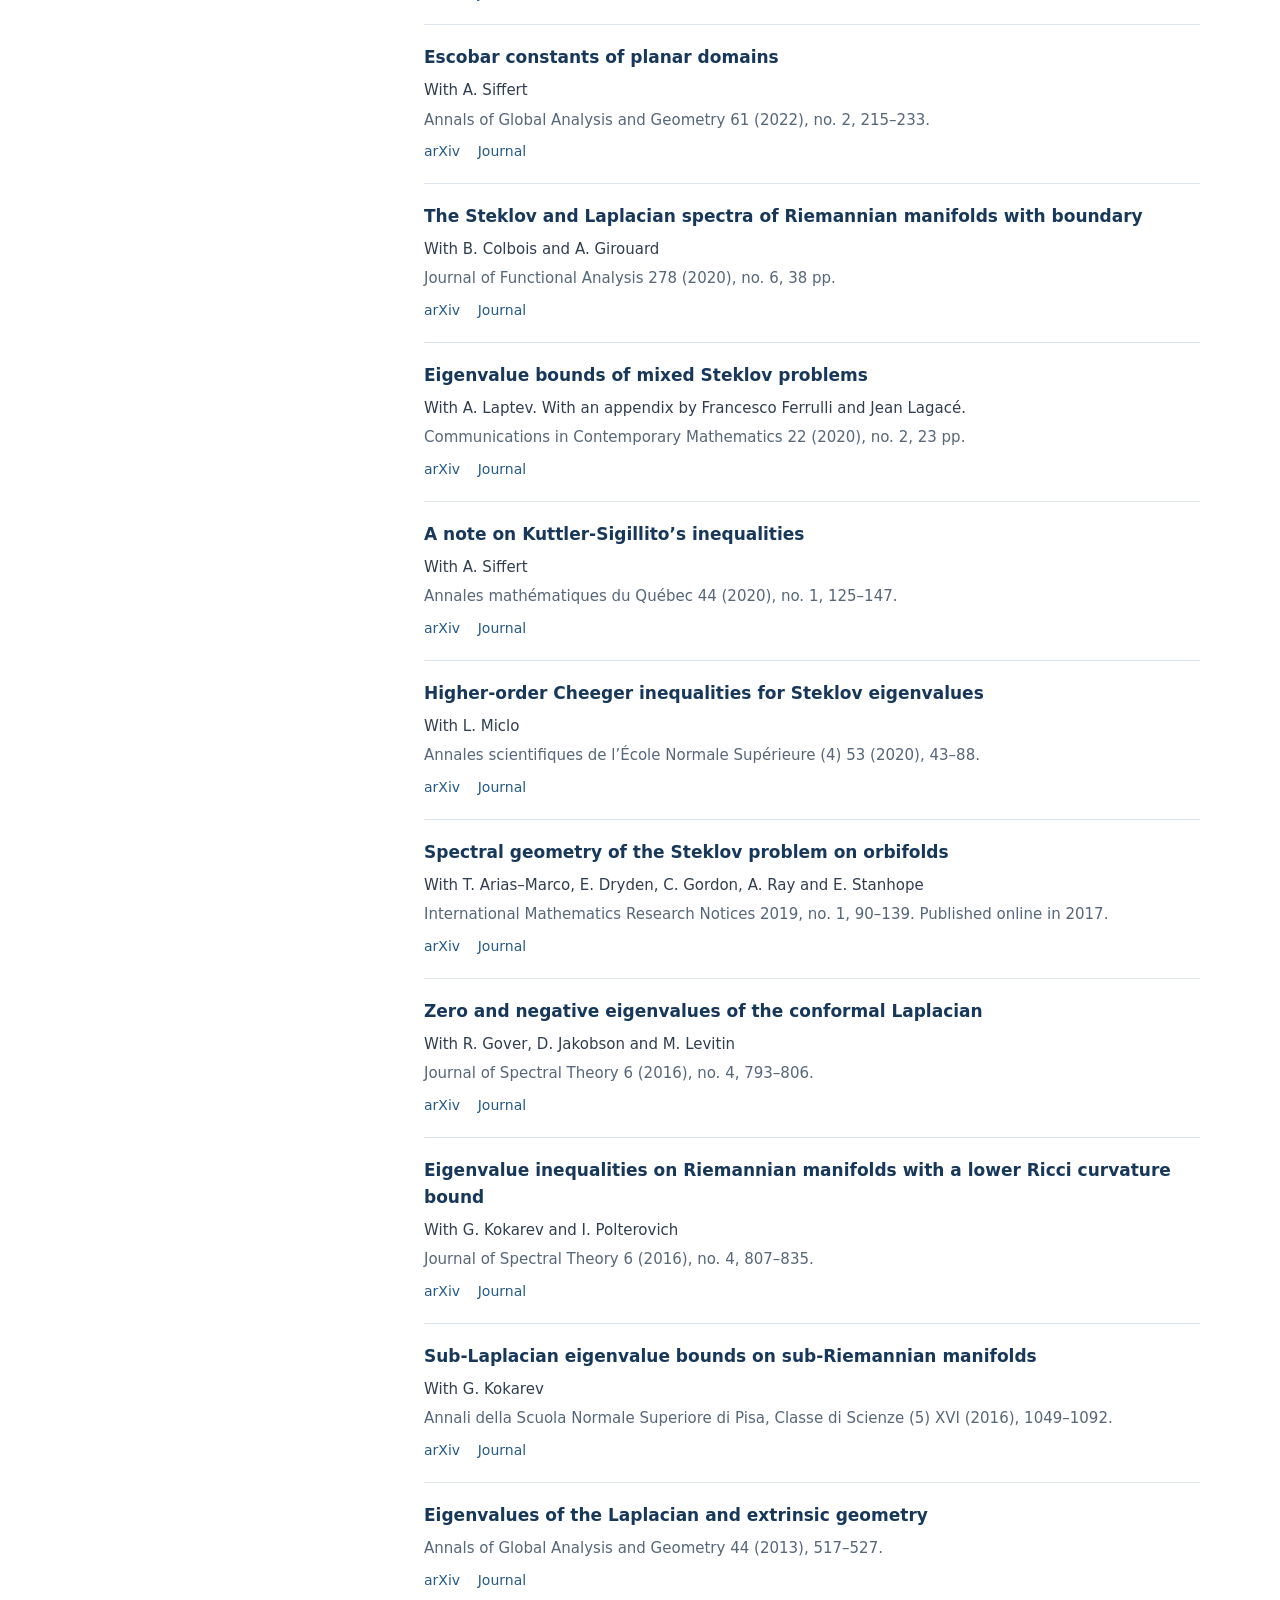
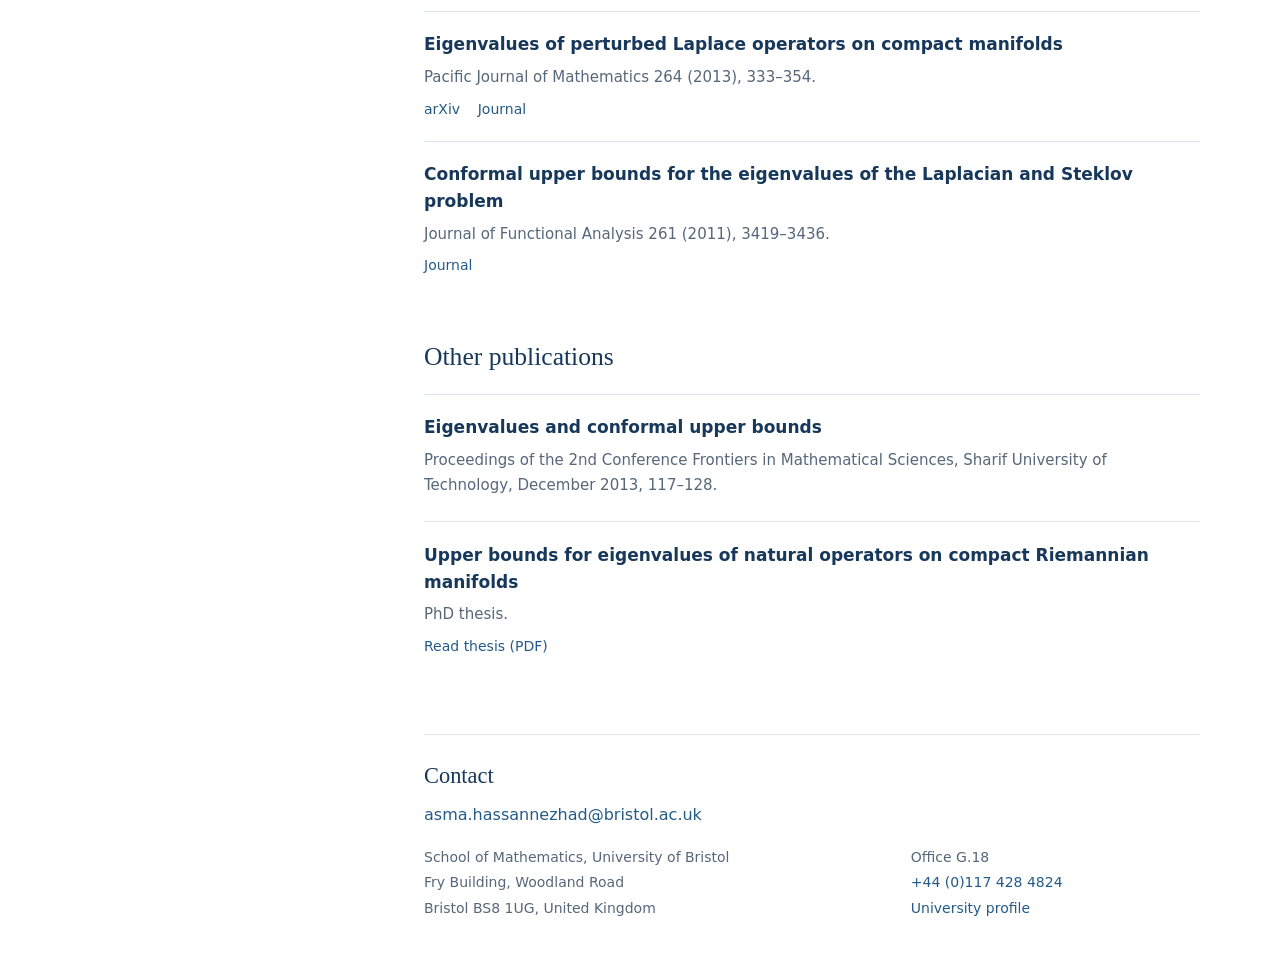
==== commit 1167f4e7: "Add portrait image" ====
--- a/research/index.html
+++ b/research/index.html
@@ -22,6 +22,11 @@
       <p class="position">Associate Professor <br>in Mathematics</p>
       <p class="affiliation">University of Bristol</p>
       </div>
+      <figure class="portrait">
+  <img src="../assets/asma-portrait-ink.jpg"
+       alt="Ink portrait of Asma Hassannezhad"
+       width="448" height="633">
+</figure>
       <nav class="site-nav" aria-label="Main navigation">
           <a href="../index.html">About</a>
           <a href="../research/index.html" aria-current="page">Research</a>
--- a/assets/style.css
+++ b/assets/style.css
@@ -58,6 +58,8 @@
 .position, .affiliation { font-size: .9375rem; line-height: 1.6; color: var(--muted); }
 .position { margin-bottom: .3rem; }
 .affiliation { margin-bottom: 0; }
+.portrait { width: 7.5rem; max-width: 100%; margin: 1.1rem 0 0; }
+.portrait img { display: block; width: 100%; height: auto; border-radius: 2px; }
 .site-nav {
   border-top: 1px solid var(--line);
   margin-top: 1.5rem;
@@ -129,6 +131,7 @@
   .layout { display: block; width: calc(100% - 2rem); padding-top: 20px; }
   .sidebar { position: static; padding: 20px; margin-bottom: 1.5rem; display: grid; grid-template-columns: minmax(0, 1fr); column-gap: 16px; }
   .identity-copy { align-self: center; }
+  .portrait { width: 5rem; }
   .site-nav, .academic-links, .sidebar-contact { grid-column: 1 / -1; }
   .main-column > main { padding-top: 0; }
   .site-name { font-size: 1.7rem; margin-bottom: .7rem; }
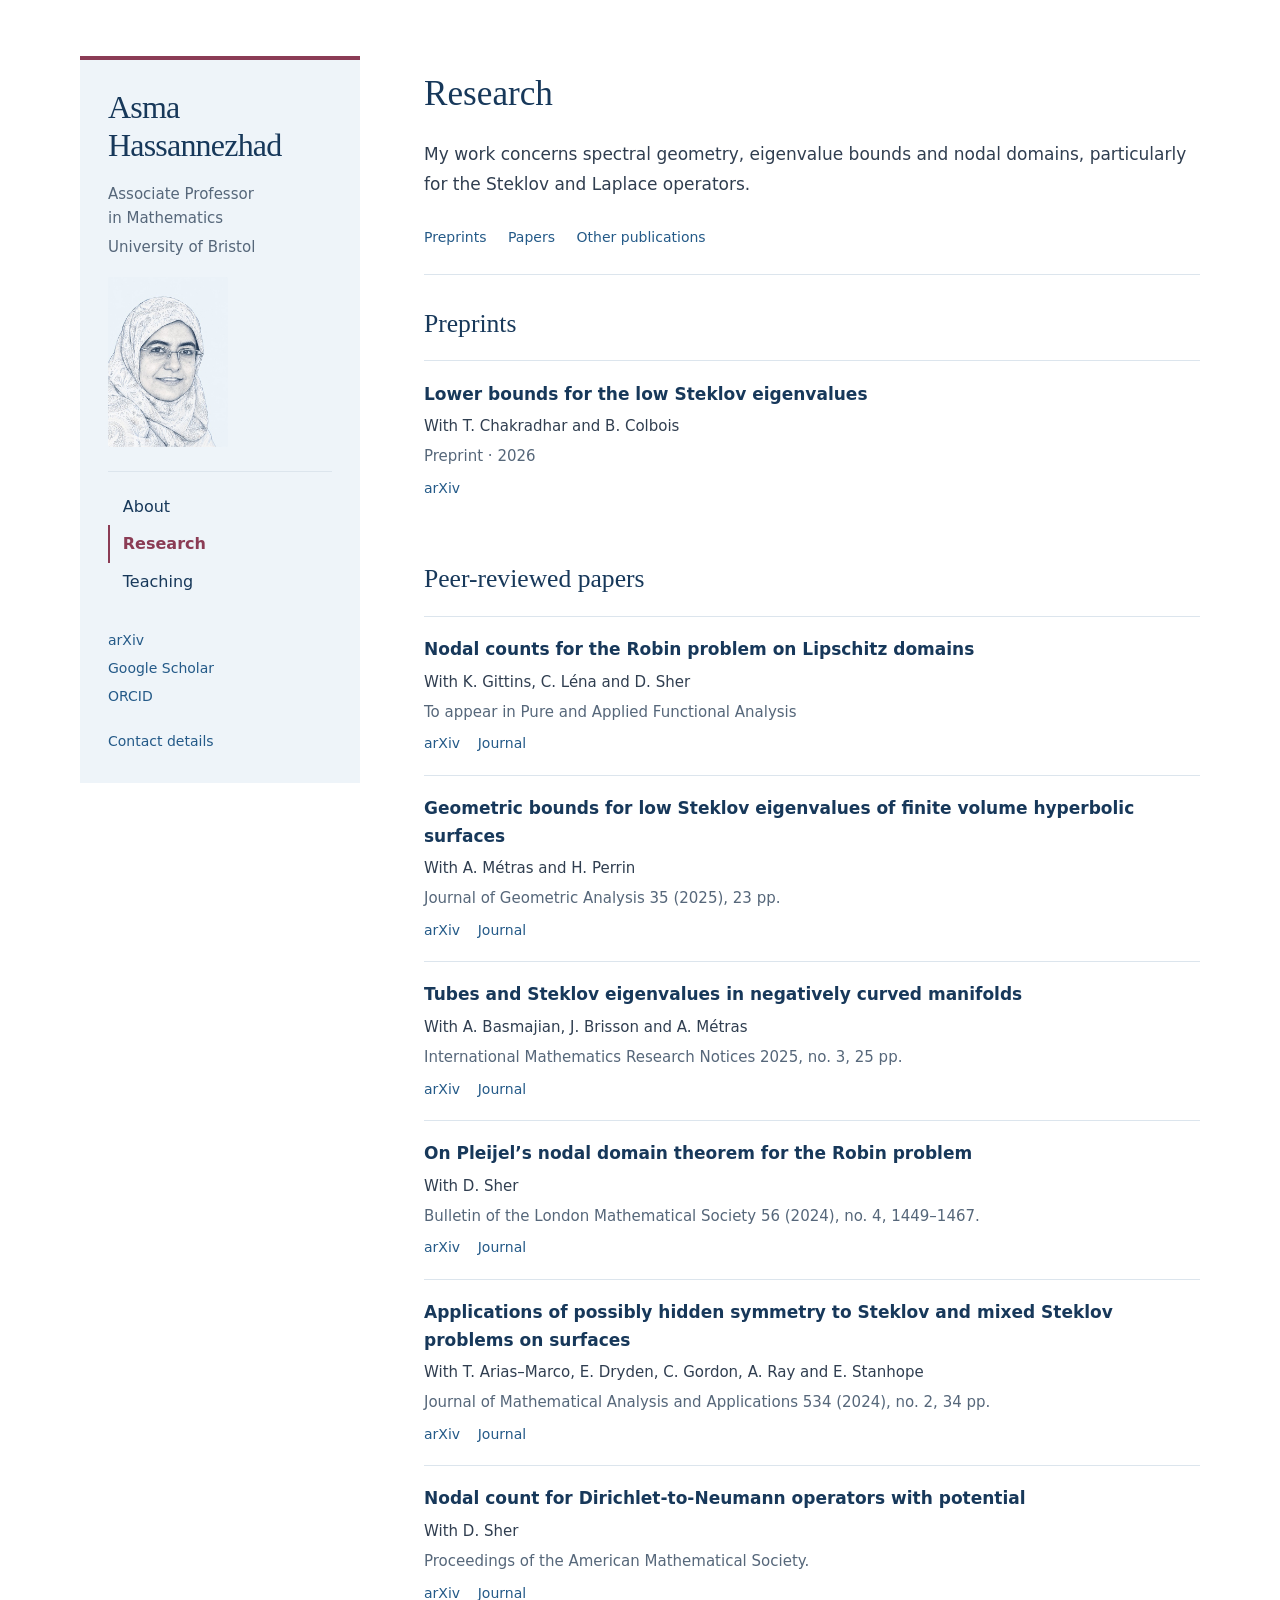
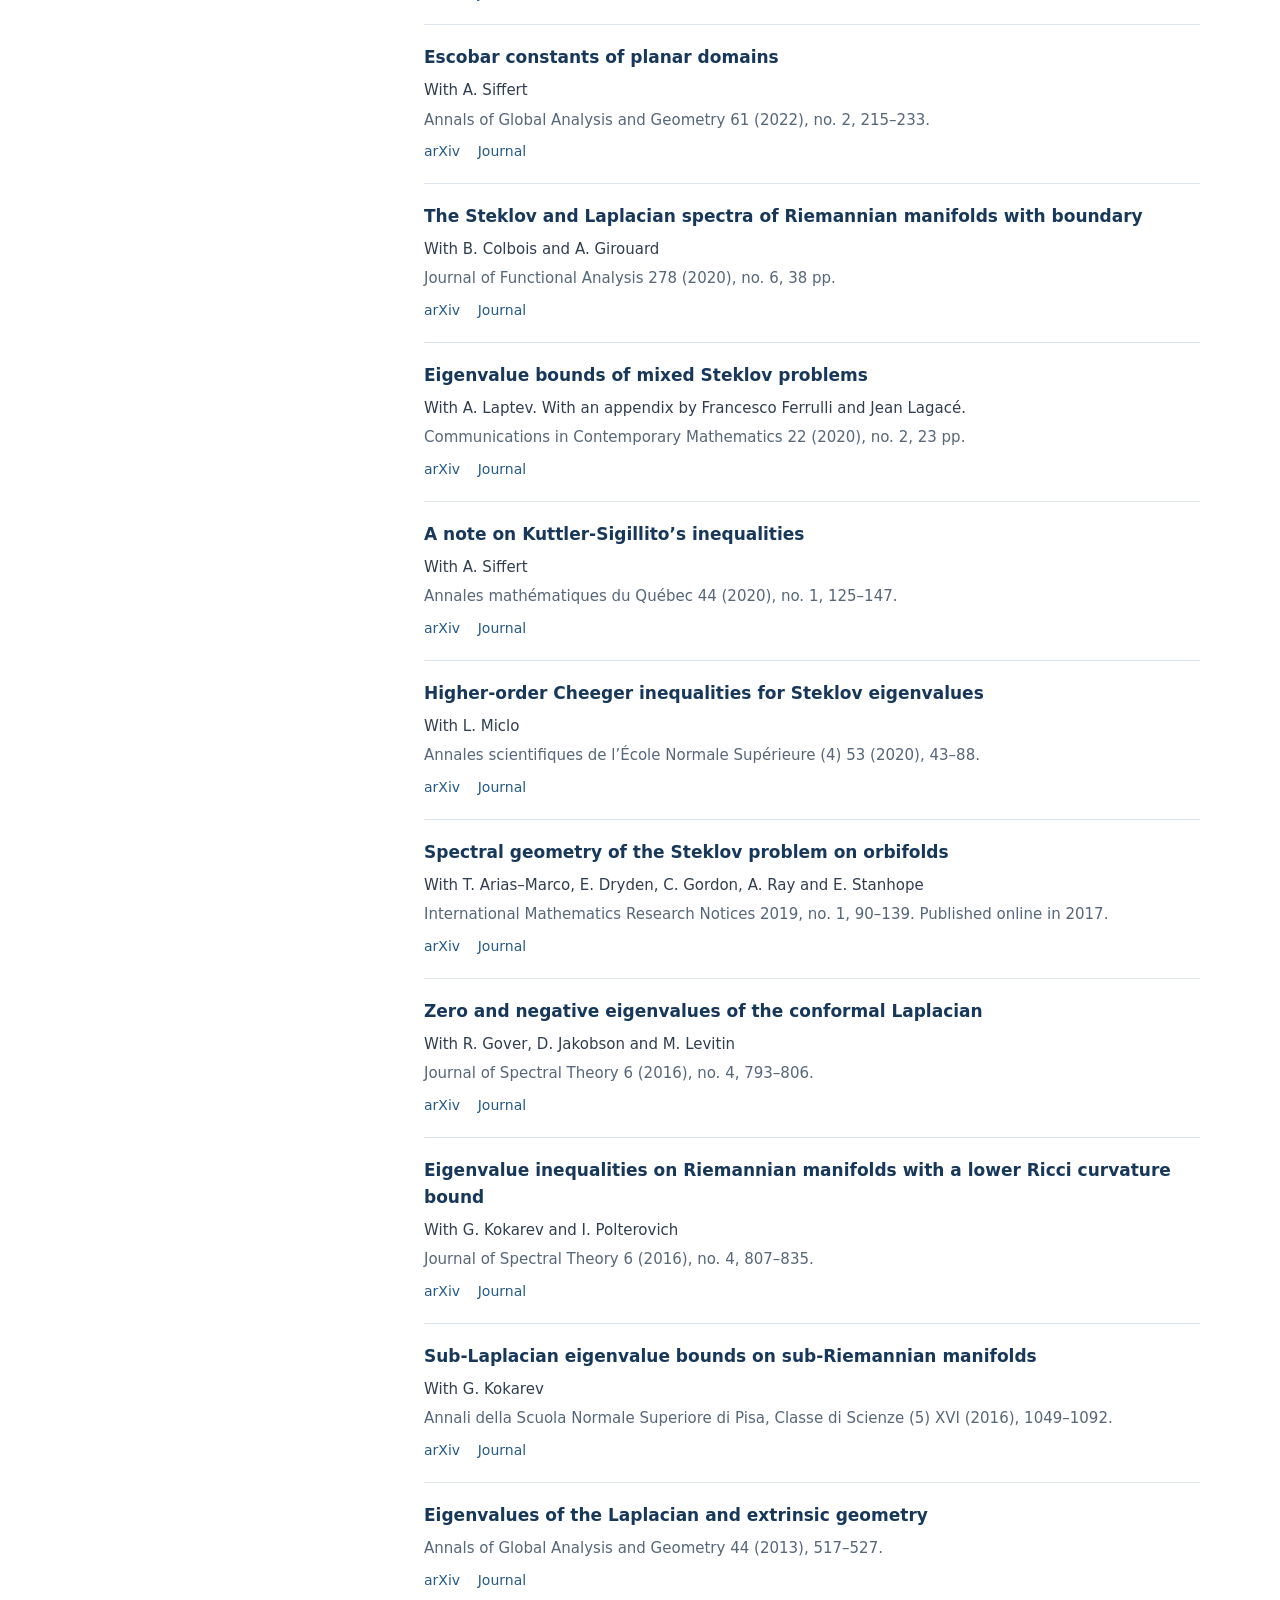
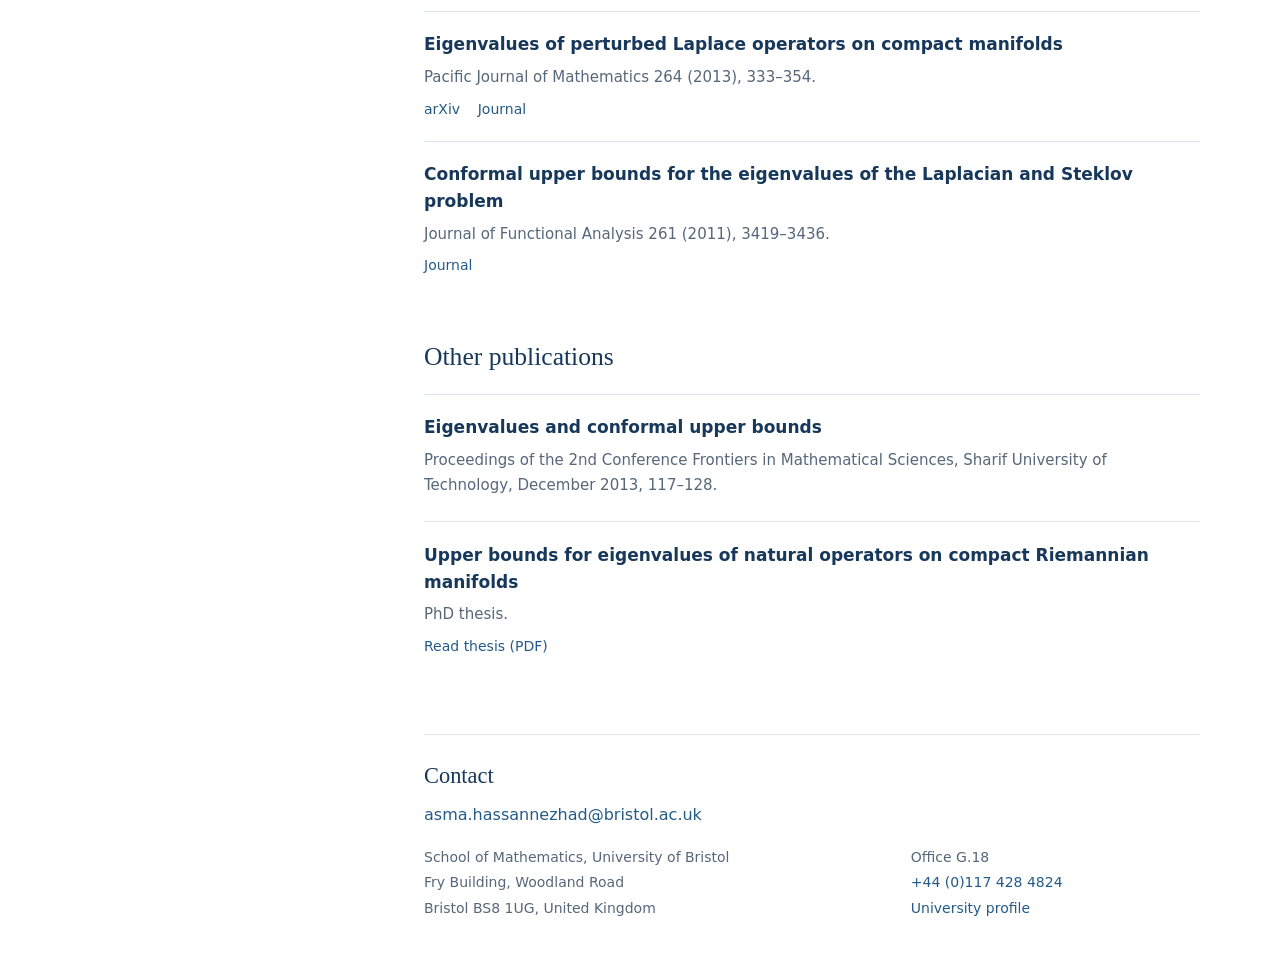
==== commit 76164db9: "Update portrait figure styling and dimensions" ====
--- a/research/index.html
+++ b/research/index.html
@@ -22,10 +22,12 @@
       <p class="position">Associate Professor <br>in Mathematics</p>
       <p class="affiliation">University of Bristol</p>
       </div>
-      <figure class="portrait">
+      <figure class="portrait"
+        style="max-width:120px; margin:18px 0 0;">
   <img src="../assets/asma-portrait-ink.jpg"
        alt="Ink portrait of Asma Hassannezhad"
-       width="448" height="633">
+       width="120" height="170"
+       style="display:block; width:100%; max-width:120px; height:auto;">
 </figure>
       <nav class="site-nav" aria-label="Main navigation">
           <a href="../index.html">About</a>
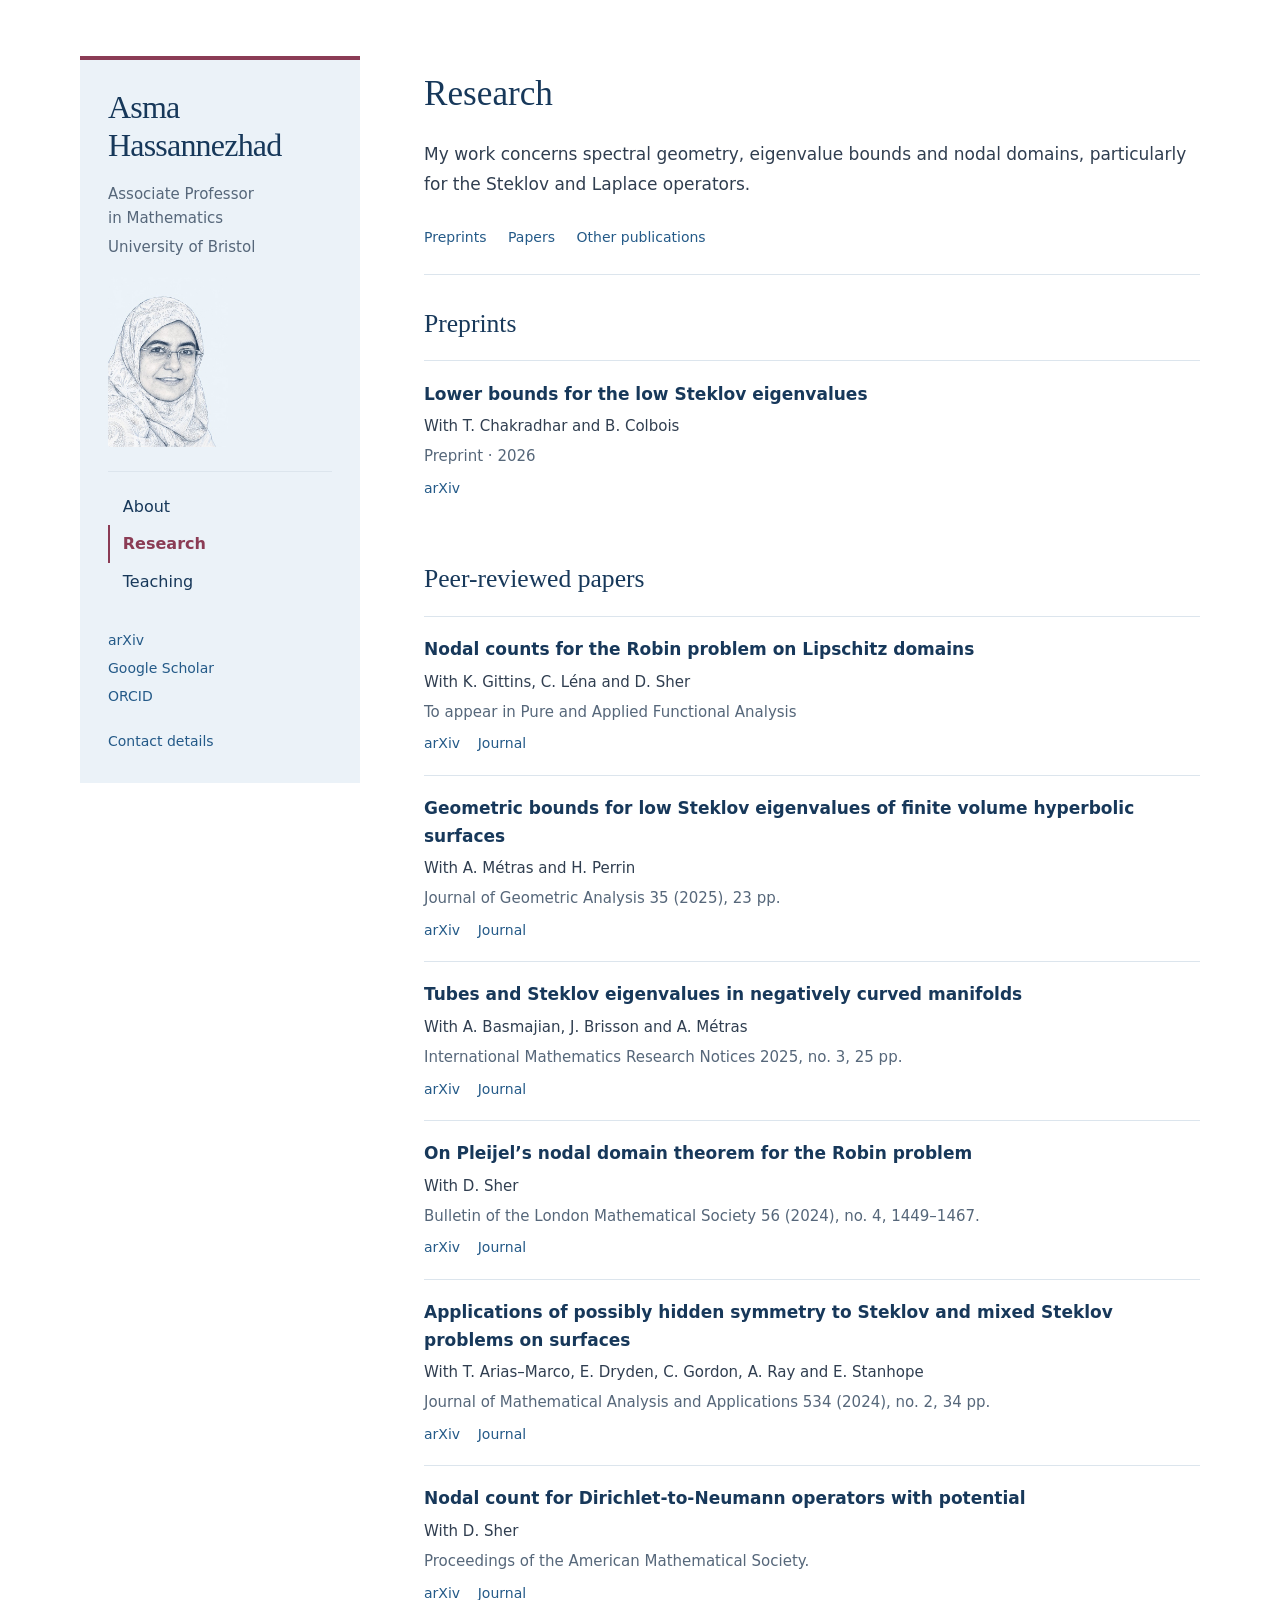
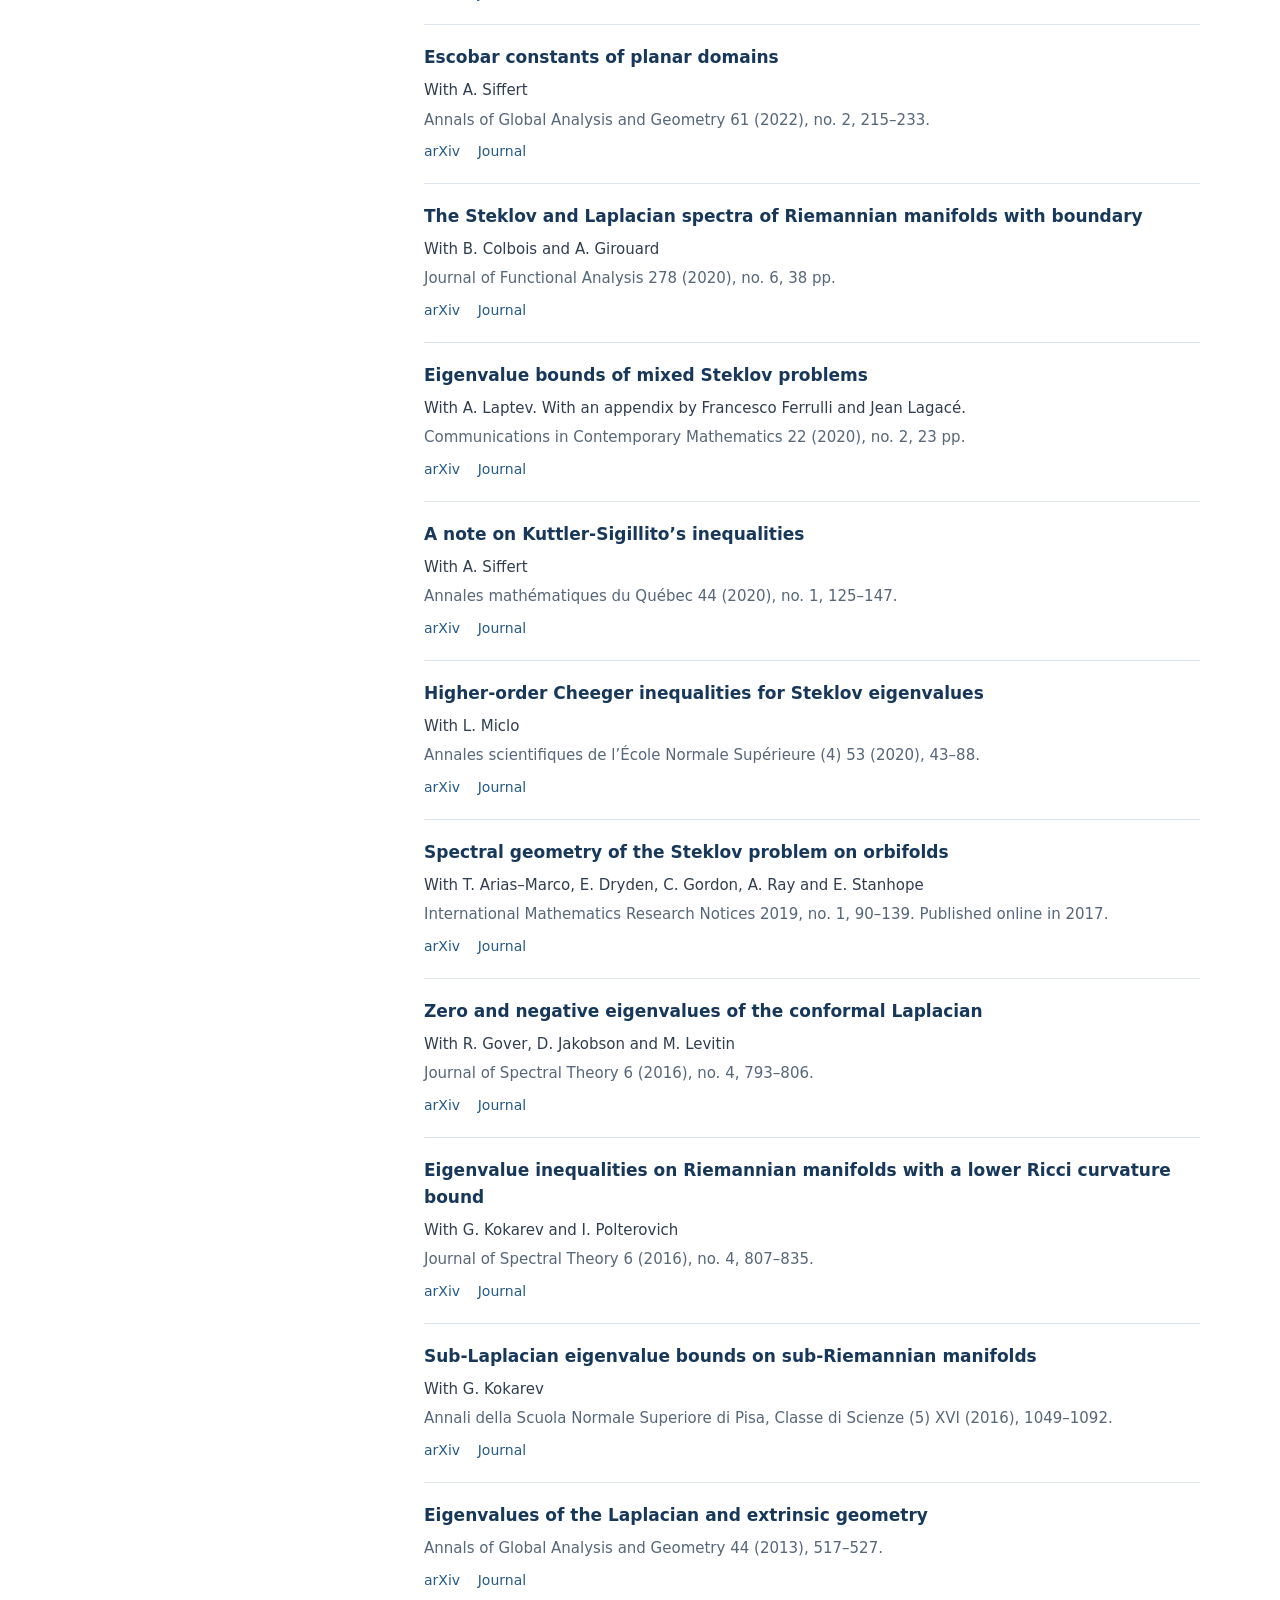
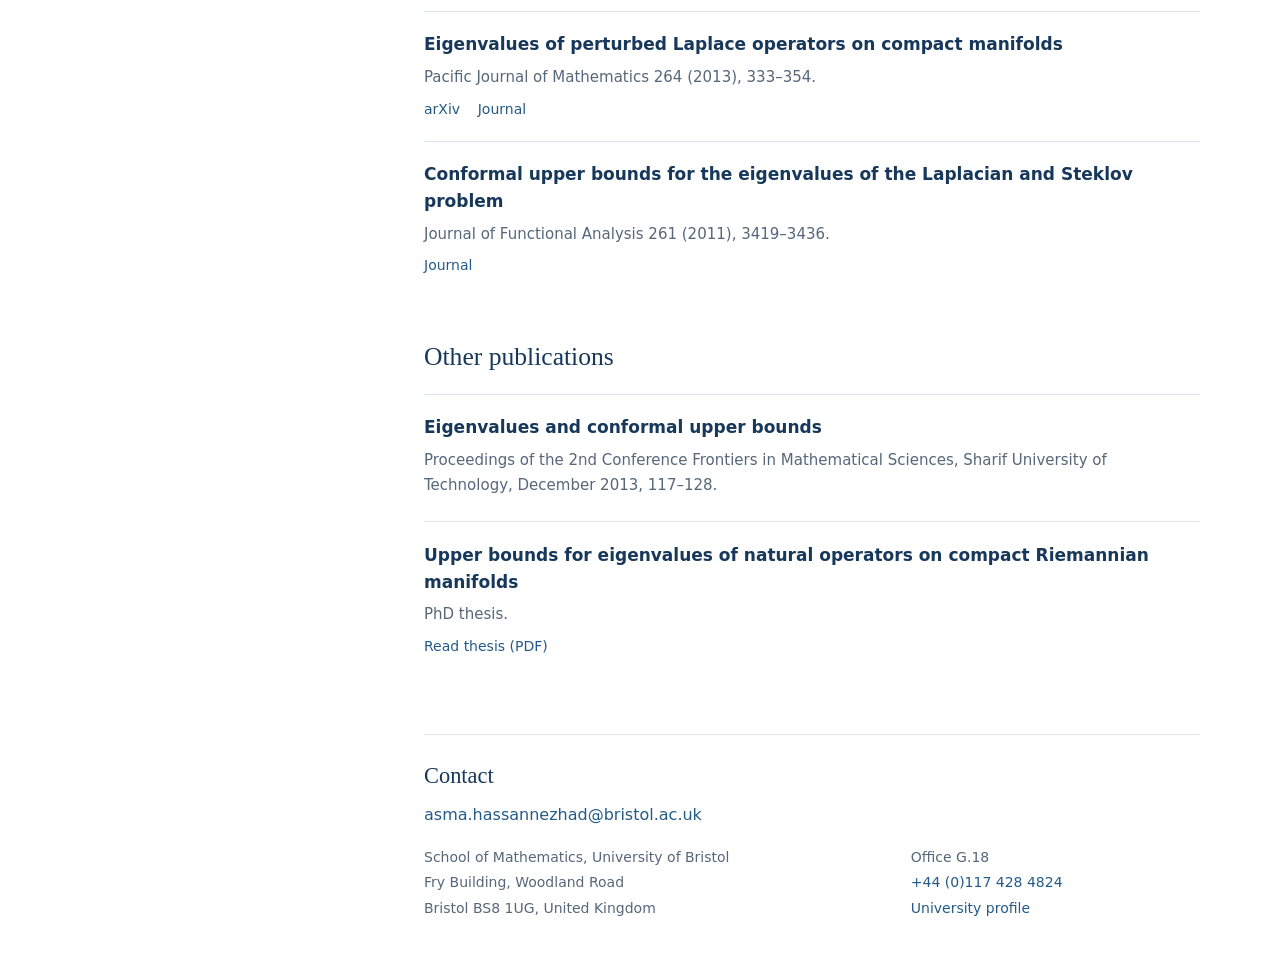
==== commit 445ef5df: "Add favicon and apple-touch-icon links Added favicon and apple-touch-icon links to the HTML head." ====
--- a/research/index.html
+++ b/research/index.html
@@ -1,5 +1,11 @@
 <!doctype html>
 <html lang="en-GB">
+  <link rel="icon" href="/favicon.ico?v=3"
+      sizes="16x16 32x32 48x48">
+<link rel="icon" type="image/png"
+      href="/favicon.png?v=3" sizes="512x512">
+<link rel="apple-touch-icon"
+      href="/apple-touch-icon.png?v=3" sizes="180x180">
 <head>
   <meta charset="utf-8">
   <meta name="viewport" content="width=device-width, initial-scale=1">
--- a/assets/style.css
+++ b/assets/style.css
@@ -6,7 +6,7 @@
   --link: #245a88;
   --line: #dce5ed;
   --accent: #8b3c55;
-  --sidebar: #eef4f9;
+  --sidebar: #ebf2f8;
   --body-font: system-ui, -apple-system, BlinkMacSystemFont, "Segoe UI", sans-serif;
   --heading-font: Georgia, "Times New Roman", serif;
 }
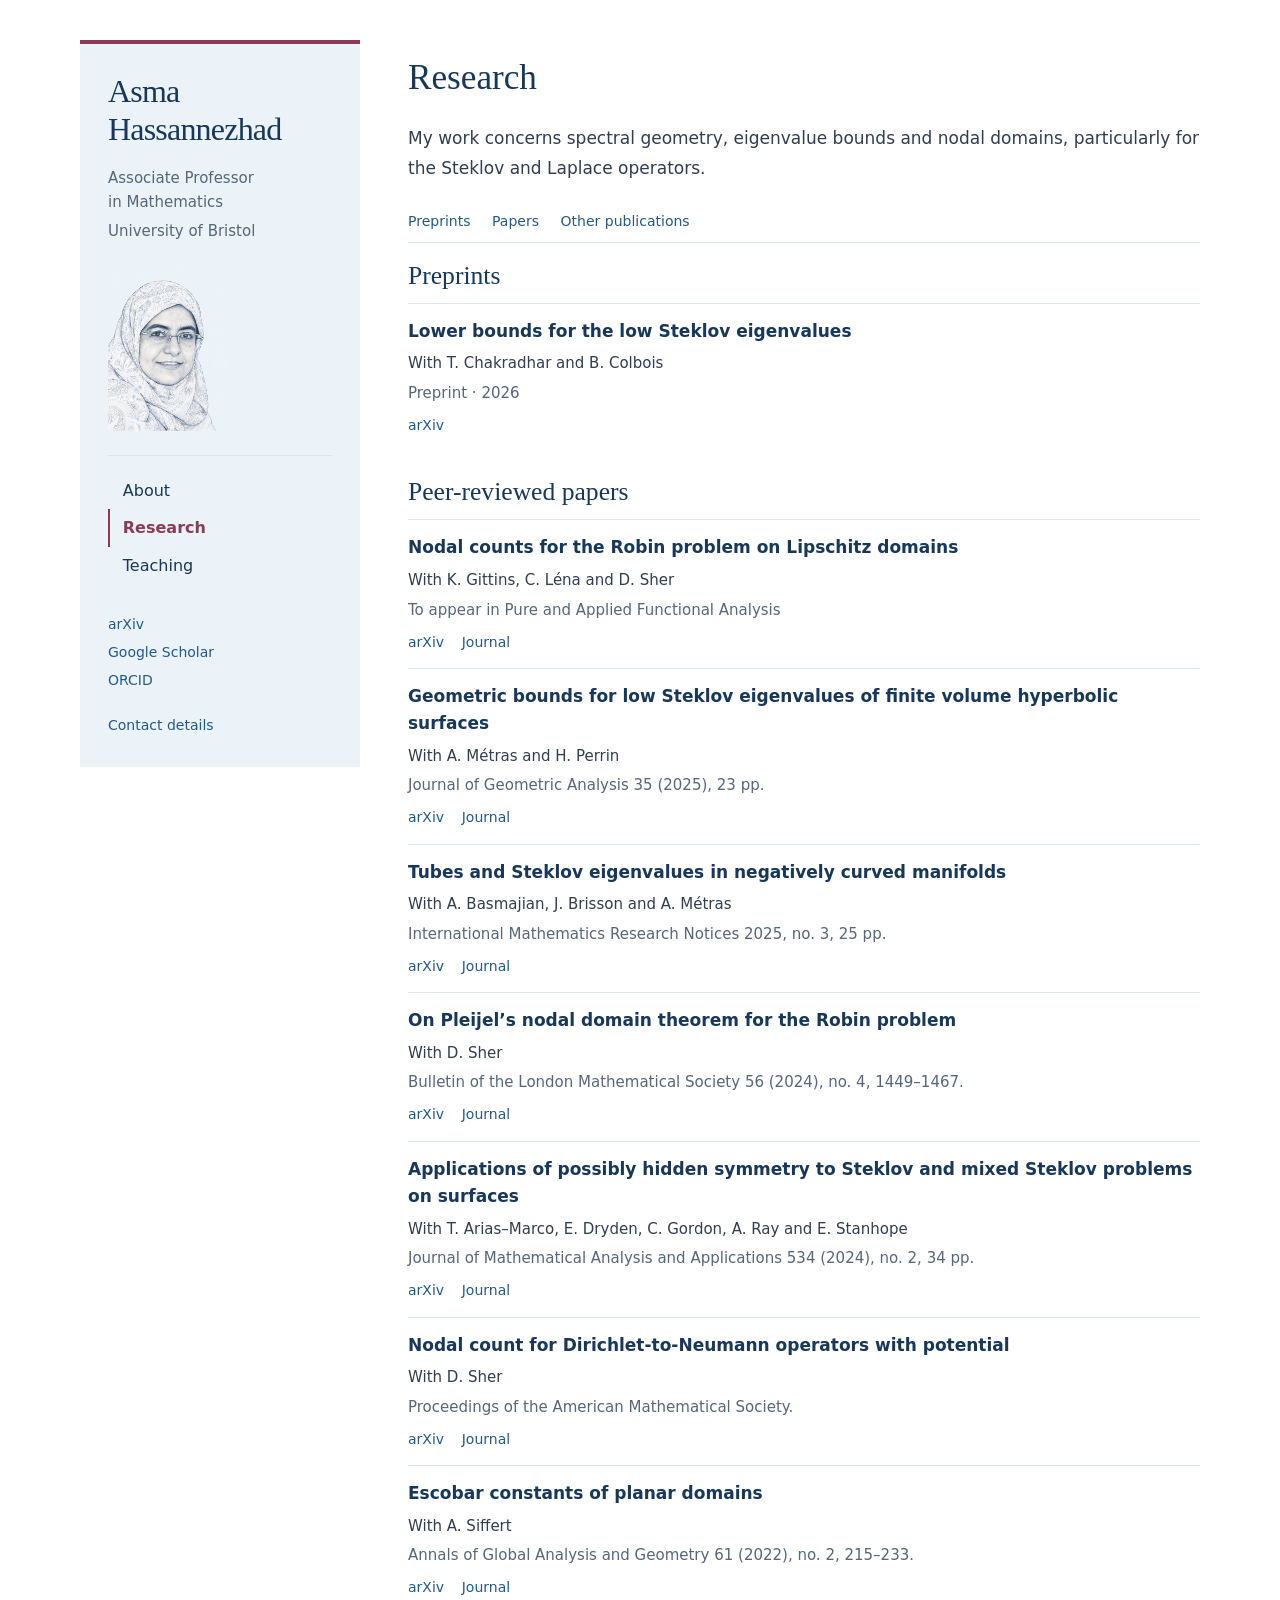
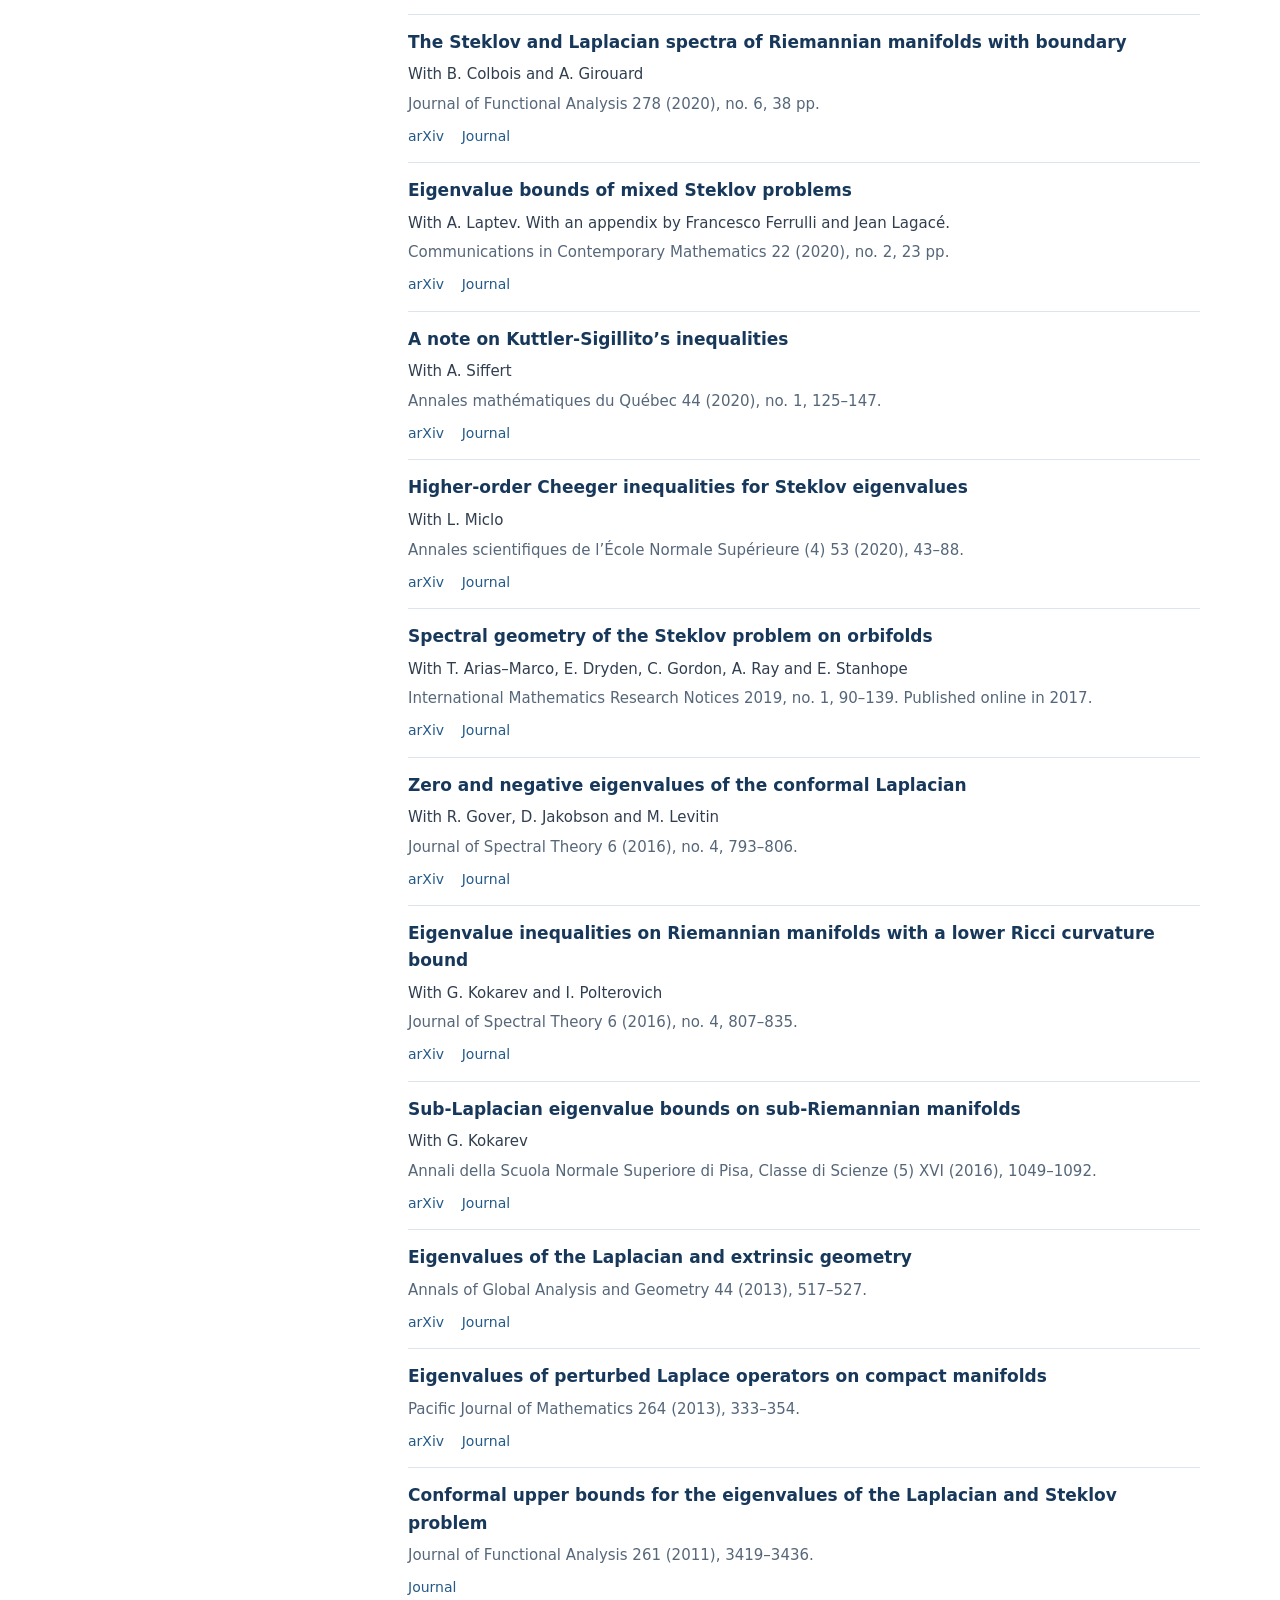
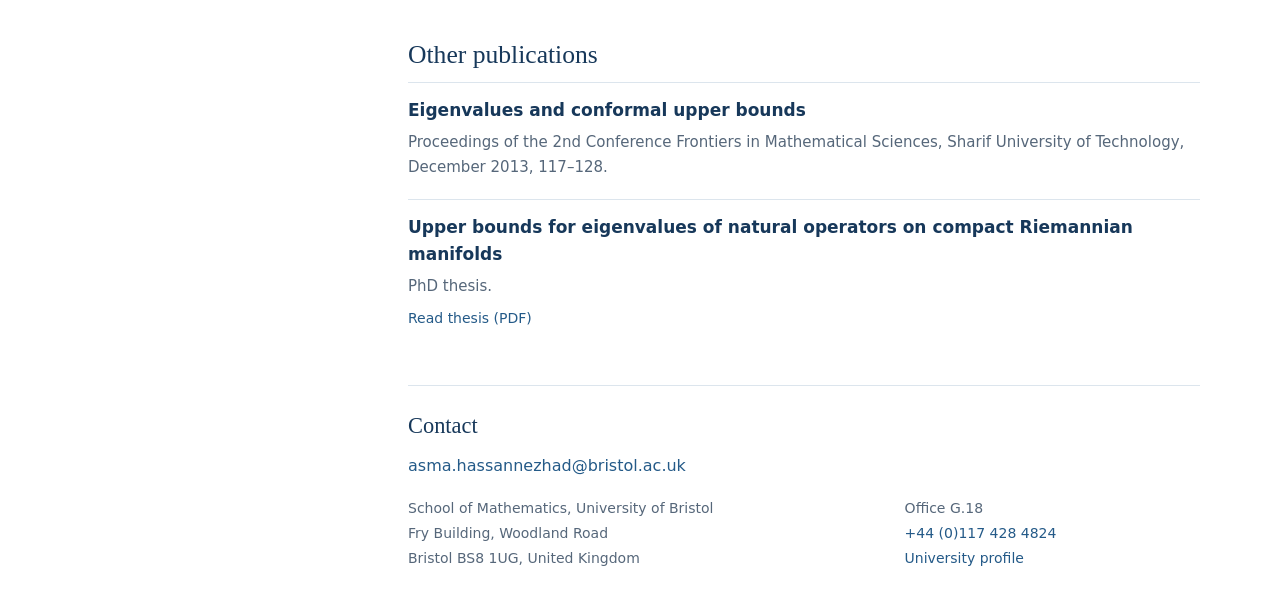
==== commit 5c3c4895: "Add versioning to stylesheet link in index.html Updated stylesheet link to include versioning." ====
--- a/research/index.html
+++ b/research/index.html
@@ -1,11 +1,5 @@
 <!doctype html>
 <html lang="en-GB">
-  <link rel="icon" href="/favicon.ico?v=3"
-      sizes="16x16 32x32 48x48">
-<link rel="icon" type="image/png"
-      href="/favicon.png?v=3" sizes="512x512">
-<link rel="apple-touch-icon"
-      href="/apple-touch-icon.png?v=3" sizes="180x180">
 <head>
   <meta charset="utf-8">
   <meta name="viewport" content="width=device-width, initial-scale=1">
@@ -16,7 +10,13 @@
   <meta property="og:type" content="website">
   <meta property="og:title" content="Research — Asma Hassannezhad">
   <meta property="og:description" content="Publications by Asma Hassannezhad on spectral geometry, Steklov eigenvalues, Laplace eigenvalues and nodal domains.">
-  <link rel="stylesheet" href="../assets/style.css">
+ <link rel="stylesheet" href="../assets/style.css?v=20260910-2">
+  <link rel="icon" href="/favicon.ico?v=3"
+      sizes="16x16 32x32 48x48">
+<link rel="icon" type="image/png"
+      href="/favicon.png?v=3" sizes="512x512">
+<link rel="apple-touch-icon"
+      href="/apple-touch-icon.png?v=3" sizes="180x180">
 </head>
 <body>
   <a class="skip-link" href="#main">Skip to content</a>
--- a/assets/style.css
+++ b/assets/style.css
@@ -29,7 +29,7 @@
 h1, h2, h3 { margin-top: 0; color: var(--heading); }
 h1, h2 { font-family: var(--heading-font); font-weight: 400; }
 h1 { font-size: 2.2rem; line-height: 1.25; margin-bottom: 1.5rem; }
-h2 { font-size: 1.6rem; line-height: 1.35; margin-bottom: 1.2rem; }
+h2 { font-size: 1.6rem; line-height: 1.35; margin-bottom: .6rem; }
 h3 { font-size: 1.0625rem; line-height: 1.6; font-weight: 600; }
 strong { font-weight: 600; }
 ul { margin: 0; padding: 0; list-style: none; }
@@ -39,8 +39,8 @@
   margin: 0 auto;
   display: grid;
   grid-template-columns: 280px minmax(0, 1fr);
-  column-gap: 64px;
-  padding: 56px 0 48px;
+  column-gap: 48px;
+  padding: 40px 0 40px;
 }
 .sidebar { align-self: start; position: sticky; top: 24px; padding: 28px; background: var(--sidebar); border-top: 4px solid var(--accent); }
 .main-column > main { padding-top: 16px; }
@@ -58,7 +58,7 @@
 .position, .affiliation { font-size: .9375rem; line-height: 1.6; color: var(--muted); }
 .position { margin-bottom: .3rem; }
 .affiliation { margin-bottom: 0; }
-.portrait { width: 7.5rem; max-width: 100%; margin: 1.1rem 0 0; }
+.portrait { width: 9.5rem; max-width: 100%; margin: 1.1rem 0 0; }
 .portrait img { display: block; width: 100%; height: auto; border-radius: 2px; }
 .site-nav {
   border-top: 1px solid var(--line);
@@ -78,23 +78,31 @@
 .academic-links { display: flex; flex-direction: column; align-items: flex-start; margin-top: 1.6rem; font-size: .875rem; line-height: 2; }
 .sidebar-contact { display: inline-block; margin-top: 1.2rem; font-size: .875rem; }
 .main-column { min-width: 0; }
-.introduction { margin-bottom: 2.8rem; }
+.introduction { margin-bottom: 2rem; }
 .introduction p { font-size: 1.0625rem; }
-.home-section { margin-top: 2.5rem; }
+.home-section { margin-top: 2rem; }
 .section-heading { display: flex; align-items: baseline; justify-content: space-between; gap: 1rem; }
 .section-heading > a { font-size: .875rem; flex-shrink: 0; }
 .recent-papers { border-top: 1px solid var(--line); }
-.recent-papers li { display: grid; grid-template-columns: 45px minmax(0, 1fr); gap: 1.2rem; padding: 1.1rem 0; border-bottom: 1px solid var(--line); }
+.recent-papers li { display: grid; grid-template-columns: 45px minmax(0, 1fr); gap: 1.2rem; padding: .875rem 0; border-bottom: 1px solid var(--line); }
 .paper-year { font-size: .875rem; color: var(--accent); padding-top: .15rem; }
 .recent-papers h3 { margin-bottom: .35rem; }
 .recent-papers p { font-size: .9375rem; color: var(--muted); margin: 0; line-height: 1.6; }
 .publication-status { font-style: italic; color: var(--accent); }
 .page-heading { margin-bottom: 1.6rem; }
 .page-heading p { font-size: 1.0625rem; }
-.page-index { display: flex; flex-wrap: wrap; gap: .5rem 1.35rem; padding-bottom: 1.5rem; margin-bottom: 2rem; border-bottom: 1px solid var(--line); font-size: .875rem; }
-.paper-group { margin-bottom: 2.7rem; }
+.page-index {
+  display: flex;
+  flex-wrap: wrap;
+  gap: .5rem 1.35rem;
+  padding-bottom: .5rem;
+  margin-bottom: 1rem;
+  border-bottom: 1px solid var(--line);
+  font-size: .875rem;
+}
+.paper-group { margin-bottom: 1.5rem; }
 .paper-group:last-child { margin-bottom: 0; }
-.paper { padding: 1.2rem 0; border-top: 1px solid var(--line); }
+.paper { padding: .875rem 0; border-top: 1px solid var(--line); }
 .paper h3 { margin-bottom: .4rem; }
 .paper p { font-size: .9375rem; line-height: 1.65; margin-bottom: .3rem; }
 .paper .venue { color: var(--muted); }
@@ -107,13 +115,13 @@
 .course h3, .course h4 { margin: 0 0 .15rem; color: var(--heading); font-size: 1.0625rem; line-height: 1.6; font-weight: 600; }
 .course p { font-size: .9375rem; color: var(--muted); margin: 0; }
 .course-date { font-size: .875rem; color: var(--muted); margin-bottom: .4rem; }
-.mini-course { padding: 1.3rem 0; border-top: 1px solid var(--line); }
+.mini-course { padding: 1rem 0; border-top: 1px solid var(--line); }
 .mini-course h3 { margin-bottom: .6rem; }
 .mini-course p { margin-bottom: .6rem; font-size: .9375rem; }
 .mini-course .course-date { font-size: .875rem; }
 .mini-course > a { font-size: .9375rem; }
 .mini-meta { color: var(--muted); }
-.contact { border-top: 1px solid var(--line); margin-top: 3.5rem; padding-top: 1.6rem; }
+.contact { border-top: 1px solid var(--line); margin-top: 2.5rem; padding-top: 1.6rem; }
 .contact h2 { font-size: 1.4rem; margin-bottom: .65rem; }
 .email { display: inline-block; margin-bottom: 1rem; overflow-wrap: anywhere; }
 .contact-details { display: grid; grid-template-columns: 1.6fr 1fr; gap: 1.5rem; font-size: .875rem; line-height: 1.8; color: var(--muted); }
